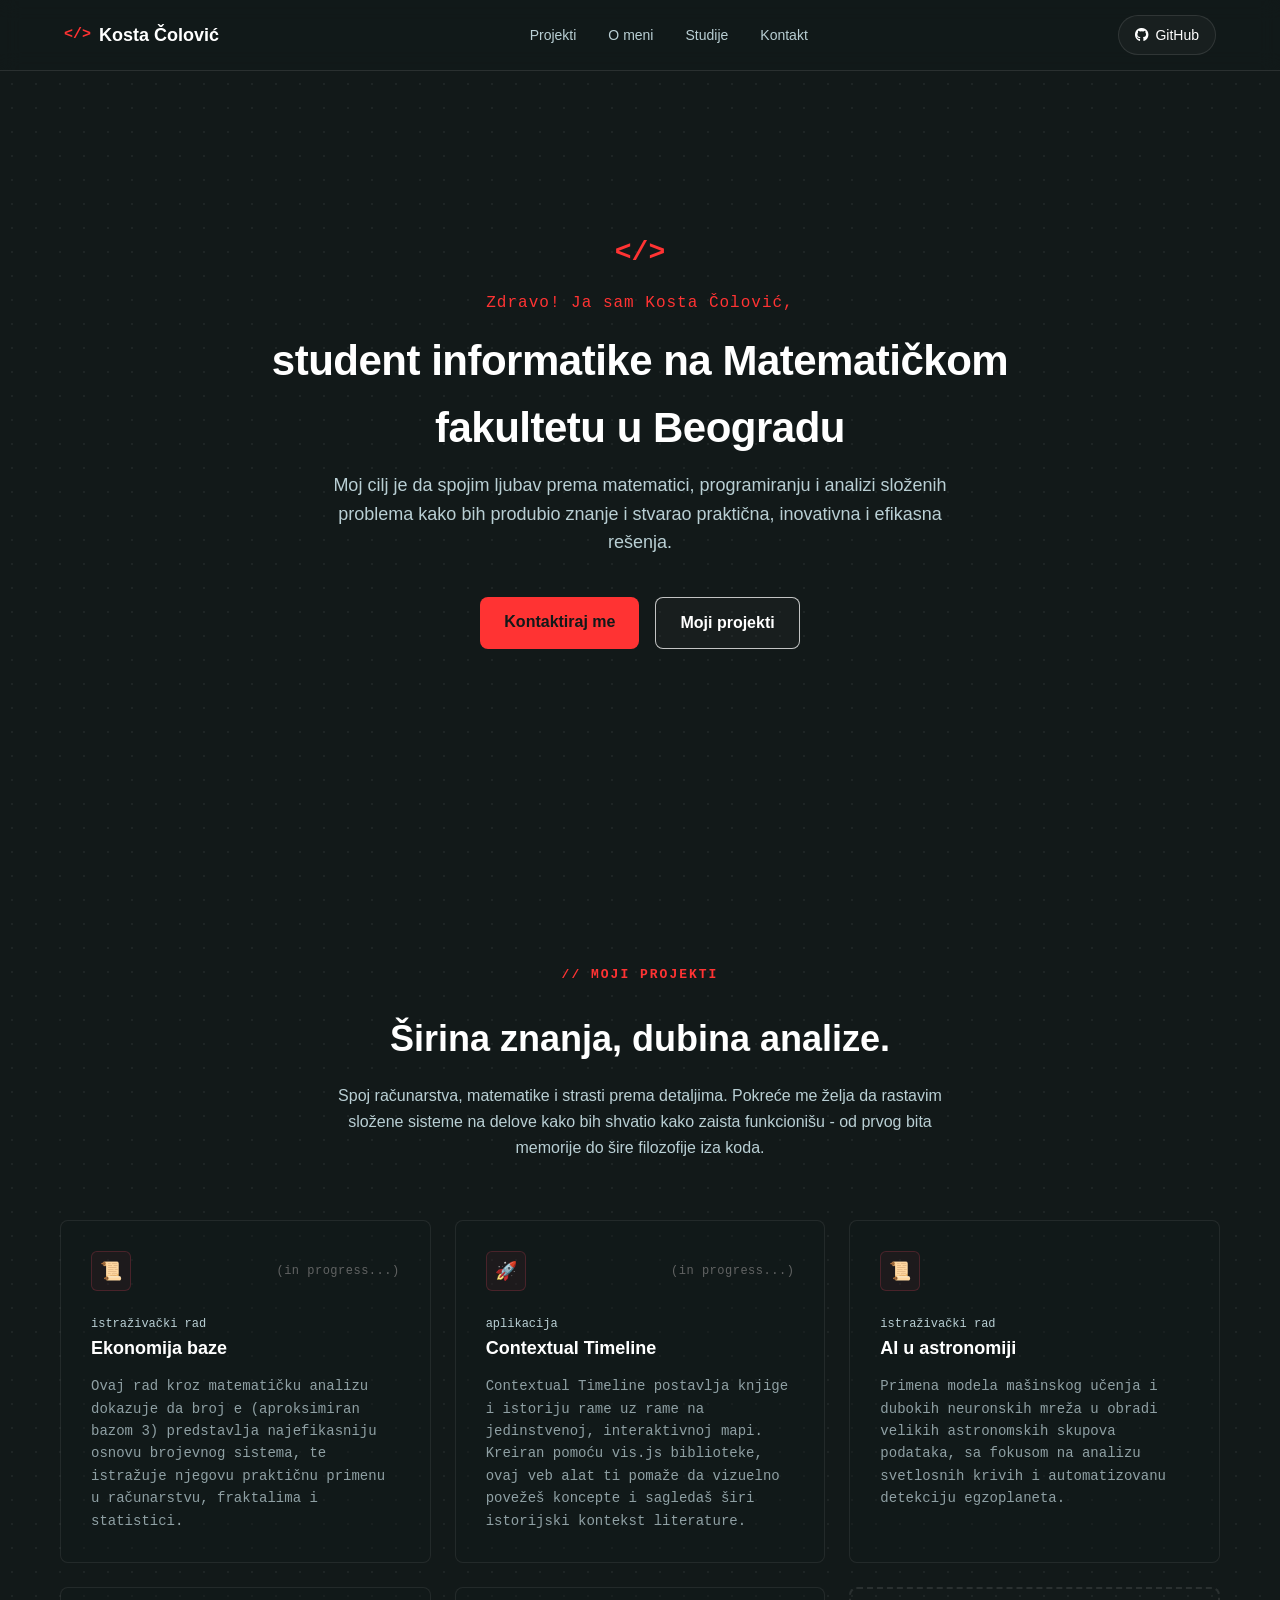
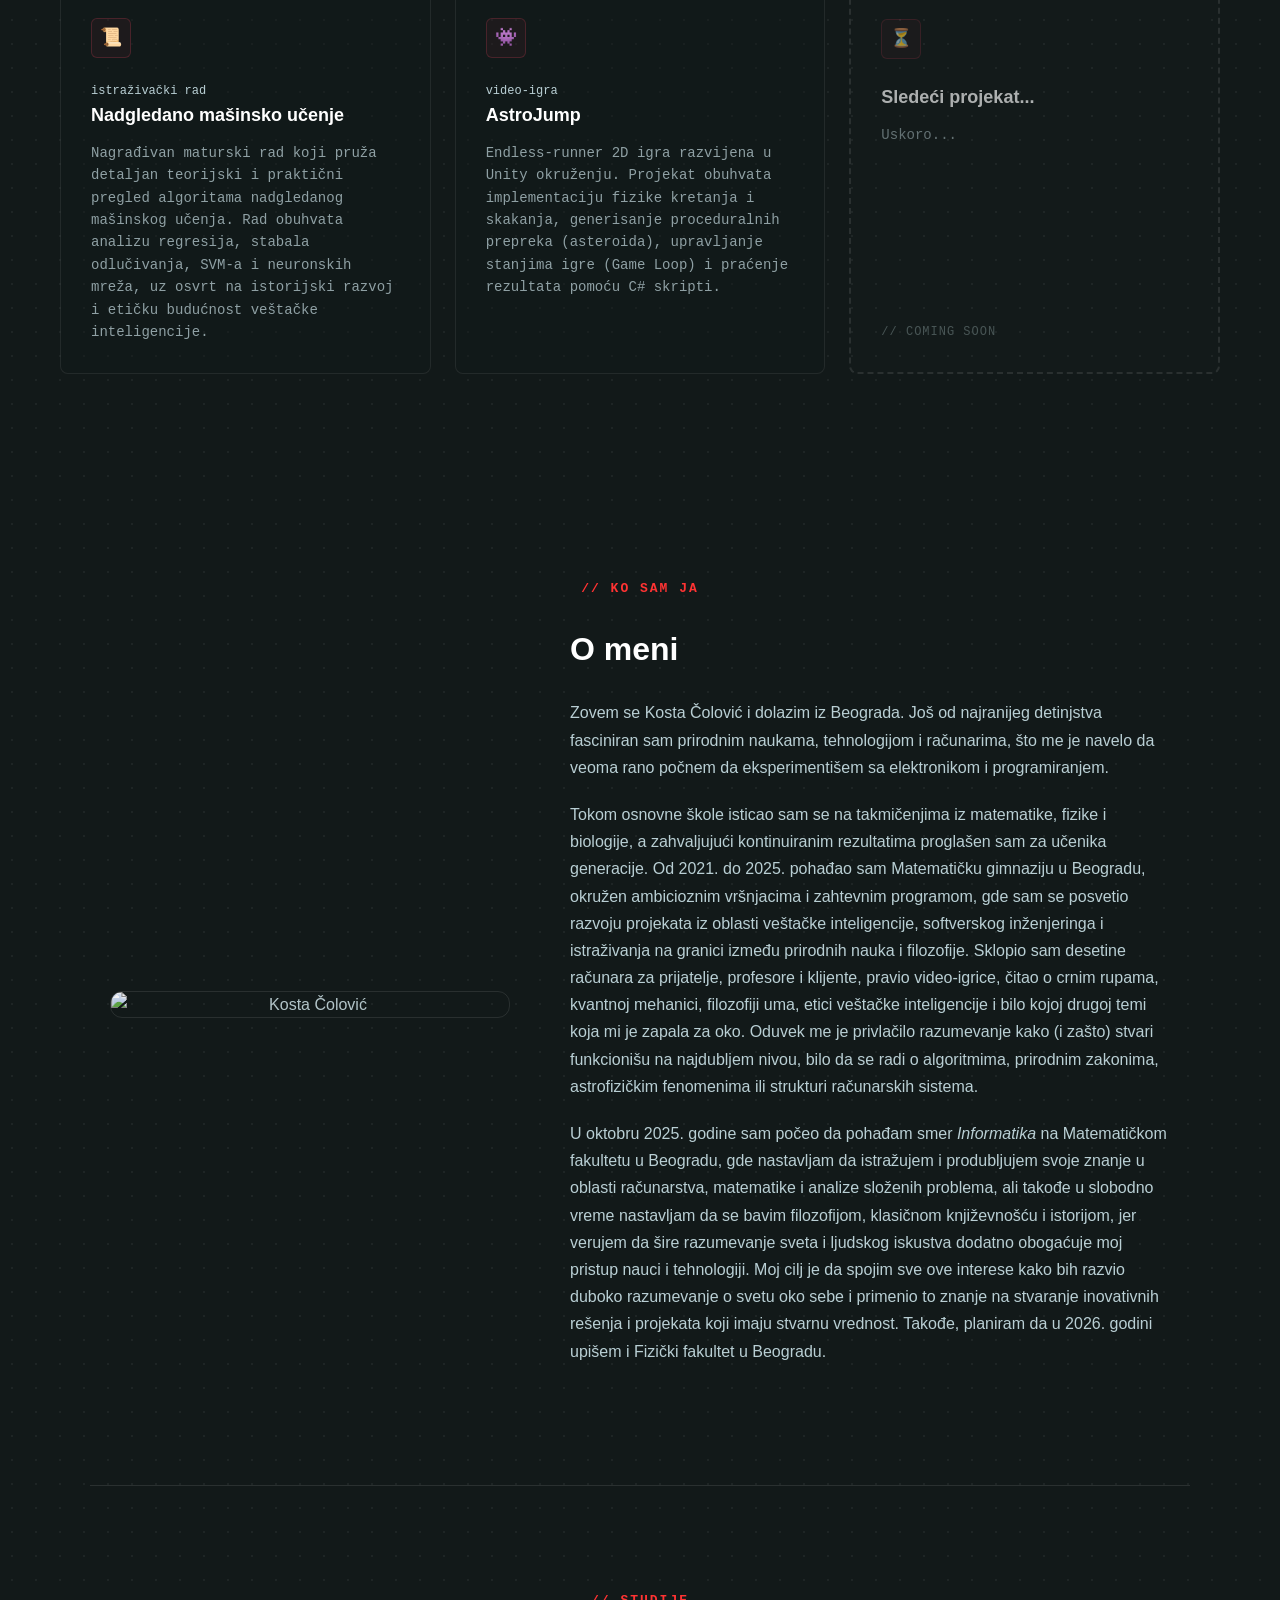
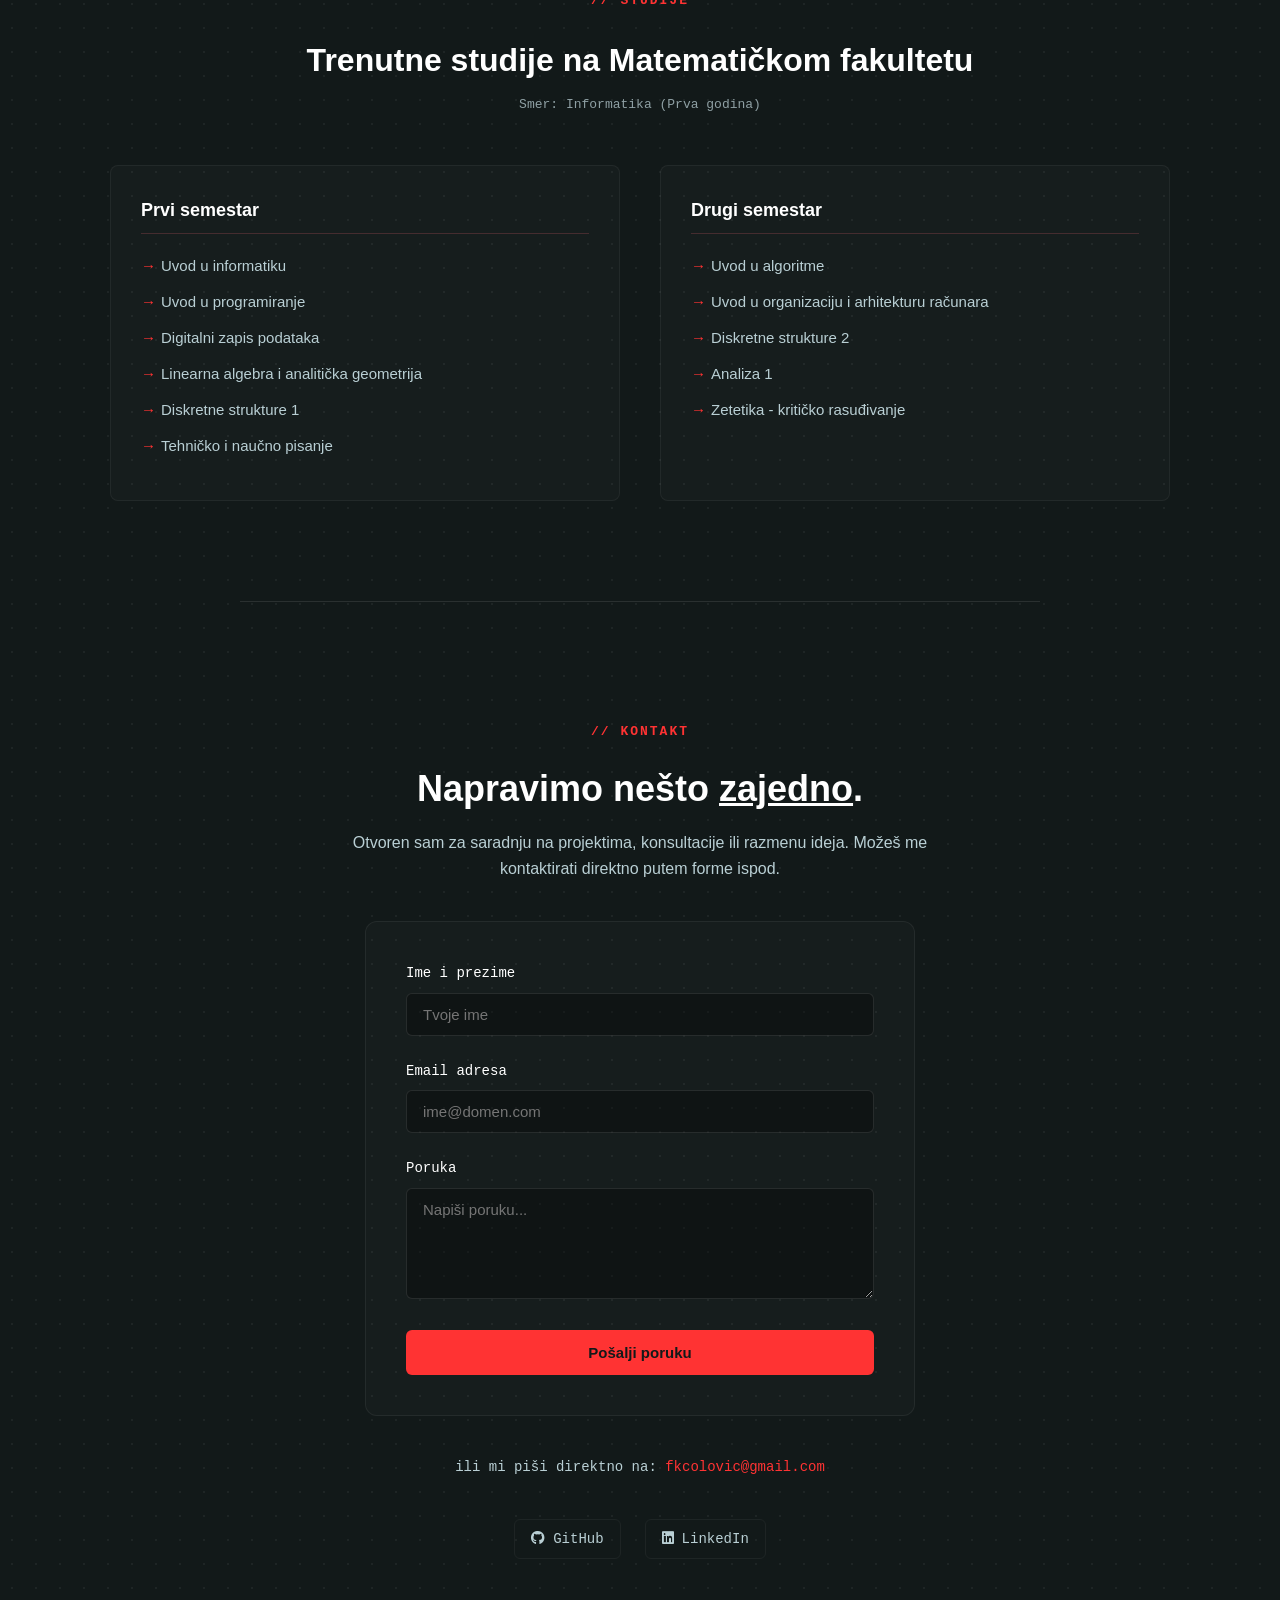
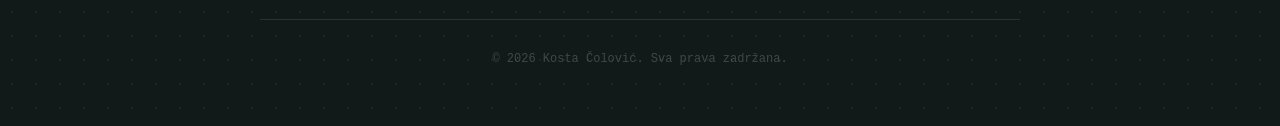
==== index.html @ d153405e "sitne izmene" ====
<!DOCTYPE html>
<html lang="sr">
<head>
    <meta charset="UTF-8">
    <meta name="viewport" content="width=device-width, initial-scale=1.0">
    <title>Kosta Čolović | Portfolio</title>
    <link rel="stylesheet" href="style.css">
    <link rel="stylesheet" href="https://cdnjs.cloudflare.com/ajax/libs/font-awesome/6.5.1/css/all.min.css">
    <meta property="og:type" content="website">
    <meta property="og:url" content="https://kostaco.github.io/personal-website/">
    <meta property="og:title" content="Kosta Čolović | Portfolio">
    <meta property="og:description" content="Student informatike na Matematičkom fakultetu u Beogradu. Spoj računarstva, matematike i analize složenih problema.">
    <meta property="og:image" content="https://kostaco.github.io/personal-website/slike/og-preview.png">
    
    <meta property="twitter:card" content="summary_large_image">
    <meta property="twitter:url" content="https://kostaco.github.io/personal-website/">
    <meta property="twitter:title" content="Kosta Čolović | Portfolio">
    <meta property="twitter:description" content="Student informatike na Matematičkom fakultetu u Beogradu. Spoj računarstva, matematike i analize složenih problema.">
    <meta property="twitter:image" content="https://kostaco.github.io/personal-website/slike/og-preview.png">
</head>
<body>

    <!-- NAVIGACIONA TRAKA -->
    <nav class="navbar">
        <div class="nav-container">
            <a href="#" class="nav-logo">
                <span class="logo-icon">&lt;/&gt;</span> Kosta Čolović
            </a>
            
            <div class="nav-links">
                <a href="#features">Projekti</a>
                <a href="#about">O meni</a>
                <a href="#academic">Studije</a>
                <a href="#kontakt">Kontakt</a>
            </div>

            <div class="nav-btn-container">
                <a href="https://github.com/KostaCo" target="_blank" class="nav-github-btn">
                    <span class="git-icon"><i class="fa-brands fa-github"></i></span> GitHub
                </a>
            </div>
        </div>
    </nav>

    <!-- GLAVNI SADRŽAJ -->
    <main class="main-content">
        
        <!-- HERO SEKCIJA -->
        <section class="hero-section">
            <span class="hero-icon">&lt;/&gt;</span>
            <p class="greeting">Zdravo! Ja sam Kosta Čolović,</p>
            <h1 class="hero-title">student informatike na Matematičkom fakultetu u Beogradu</h1>
            <p class="hero-desc">
                Moj cilj je da spojim ljubav prema matematici, programiranju i analizi složenih 
                problema kako bih produbio znanje i stvarao praktična, inovativna i efikasna rešenja.
            </p>

            <div class="hero-buttons">
                <a href="#kontakt" class="btn-primary">Kontaktiraj me</a>
                <a href="#features" class="btn-secondary">Moji projekti</a>
            </div>
        </section>

        <!-- SEKCIJA SA KVADRATIMA (PROJEKTI / CAPABILITIES) -->
        <section class="features-section" id="features">
            <div class="features-badge">// MOJI PROJEKTI</div>
            
            <h2 class="features-main-title">Širina znanja, dubina analize.</h2>
            <p class="features-subtitle">
                Spoj računarstva, matematike i strasti prema detaljima. 
                Pokreće me želja da rastavim složene sisteme na delove 
                kako bih shvatio kako zaista funkcionišu - od prvog bita memorije do šire filozofije iza koda.
            </p>

            <div class="features-grid">
                
                <a href="#projekti-cpp" class="card-link">
                    <div class="feature-card">
                        <div class="card-header">
                            <div class="card-icon-wrapper">
                                <span class="card-icon">📜</span>
                            </div>
                            <span class="status-progress">(in progress...)</span>
                        </div>
                        <h5 class="card-small-title">istraživački rad</h5>
                        <h3 class="card-title">Ekonomija baze</h3>
                        <p class="card-text">
                            Ovaj rad kroz matematičku analizu dokazuje da broj e (aproksimiran bazom 3) predstavlja 
                            najefikasniju osnovu brojevnog sistema, te istražuje njegovu praktičnu primenu u računarstvu, 
                            fraktalima i statistici.
                        </p>
                    </div>
                </a>

                <a href="https://kostaco.github.io/contextual-timeline/" class="card-link" target="_blank">
                    <div class="feature-card">
                        <div class="card-header">
                            <div class="card-icon-wrapper">
                                <span class="card-icon">🚀</span>
                            </div>
                            <span class="status-progress">(in progress...)</span>
                        </div>
                        <h5 class="card-small-title">aplikacija </h5>
                        <h3 class="card-title">Contextual Timeline</h3>
                        <p class="card-text">
                            Contextual Timeline postavlja knjige i istoriju rame uz rame na jedinstvenoj, 
                            interaktivnoj mapi. Kreiran pomoću vis.js biblioteke, ovaj veb alat ti pomaže 
                            da vizuelno povežeš koncepte i sagledaš širi istorijski kontekst literature.
                        </p>
                    </div>
                </a>

                <a href="materijali/AIuAstronomiji.pdf" class="card-link" target="_blank">
                    <div class="feature-card">
                        <div class="card-header">
                            <div class="card-icon-wrapper">
                                <span class="card-icon">📜</span>
                            </div>
                        </div>
                        <h5 class="card-small-title">istraživački rad</h5>
                        <h3 class="card-title">AI u astronomiji</h3>
                        <p class="card-text">
                            Primena modela mašinskog učenja i dubokih neuronskih mreža u obradi 
                            velikih astronomskih skupova podataka, sa fokusom na analizu svetlosnih 
                            krivih i automatizovanu detekciju egzoplaneta.
                        </p>
                    </div>
                </a>

                <a href="materijali/NadgledanoMasinskoUcenje.pdf" class="card-link" target="_blank">
                    <div class="feature-card">
                        <div class="card-header">
                            <div class="card-icon-wrapper">
                                <span class="card-icon">📜</span>
                            </div>
                        </div>
                        <h5 class="card-small-title">istraživački rad</h5>
                        <h3 class="card-title">Nadgledano mašinsko učenje</h3>
                        <p class="card-text">
                            Nagrađivan maturski rad koji pruža detaljan teorijski i praktični pregled algoritama 
                            nadgledanog mašinskog učenja. Rad obuhvata analizu regresija, stabala odlučivanja, SVM-a 
                            i neuronskih mreža, uz osvrt na istorijski razvoj i etičku budućnost veštačke inteligencije.
                        </p>
                    </div>
                </a>

                <a href="https://github.com/KostaCo/AstroJump" class="card-link" target="_blank">
                    <div class="feature-card">
                        <div class="card-header">
                            <div class="card-icon-wrapper">
                                <span class="card-icon">👾</span>
                            </div>
                        </div>
                        <h5 class="card-small-title">video-igra </h5>
                        <h3 class="card-title">AstroJump</h3>
                        <p class="card-text">
                            Endless-runner 2D igra razvijena u Unity okruženju. Projekat obuhvata implementaciju 
                            fizike kretanja i skakanja, generisanje proceduralnih prepreka (asteroida), upravljanje 
                            stanjima igre (Game Loop) i praćenje rezultata pomoću C# skripti.
                        </p>
                    </div>
                </a>

                <!-- KARTICA 6 (Coming Soon Placeholder) -->
                <div class="feature-card card-coming-soon">
                    <div class="card-header">
                        <div class="card-icon-wrapper">
                            <span class="card-icon">⏳</span>
                        </div>
                    </div>
                    <h3 class="card-title">Sledeći projekat...</h3>
                    <p class="card-text">
                        Uskoro...
                    </p>
                    <div class="coming-soon-badge">// COMING SOON</div>
                </div>

            </div>
        </section>

        <!-- SEKCIJA O MENI -->
        <section class="about-section" id="about">
            <div class="about-badge">// KO SAM JA </div>
            <div class="about-container">
                
                <div class="about-image-wrapper">
                    <img src="slike/ja.png" alt="Kosta Čolović" class="about-image">
                </div>

                <div class="about-text-wrapper">
                    
                    <h2 class="about-title">O meni</h2>
                    <p class="about-p">
                        Zovem se Kosta Čolović i dolazim iz Beograda. Još od najranijeg detinjstva fasciniran sam prirodnim naukama, tehnologijom i računarima,
                         što me je navelo da veoma rano počnem da eksperimentišem sa elektronikom i programiranjem.
                    </p>
                    <p class="about-p">
                        Tokom osnovne škole isticao sam se na takmičenjima iz matematike, fizike i biologije, a zahvaljujući kontinuiranim rezultatima proglašen
                         sam za učenika generacije. Od 2021. do 2025. pohađao sam Matematičku gimnaziju u Beogradu, okružen 
                         ambicioznim vršnjacima i zahtevnim programom, gde sam se posvetio razvoju projekata iz oblasti veštačke inteligencije, 
                         softverskog inženjeringa i istraživanja na granici između prirodnih nauka i filozofije.
                          Sklopio sam desetine računara za prijatelje, profesore i klijente, pravio video-igrice, čitao o 
                          crnim rupama, kvantnoj mehanici,
                          filozofiji uma, etici veštačke inteligencije i bilo kojoj drugoj temi koja mi je zapala za oko. 
                          Oduvek me je privlačilo razumevanje kako (i zašto) stvari funkcionišu na najdubljem nivou, bilo da se radi o algoritmima, prirodnim zakonima,
                         astrofizičkim fenomenima ili strukturi računarskih sistema. 
                           
                    </p>
                    <p class="about-p">
                        U oktobru 2025. godine sam počeo da pohađam smer <em>Informatika</em> na Matematičkom fakultetu u Beogradu, gde nastavljam da istražujem i 
                        produbljujem svoje znanje u oblasti računarstva, matematike i analize složenih problema, ali takođe u slobodno vreme nastavljam da se bavim 
                        filozofijom, klasičnom književnošću i istorijom, jer verujem da šire razumevanje sveta i ljudskog iskustva dodatno obogaćuje moj pristup nauci i tehnologiji.
                         Moj cilj je da spojim sve ove interese kako bih razvio duboko razumevanje o svetu oko sebe
                          i primenio to znanje na stvaranje inovativnih rešenja i projekata koji imaju stvarnu vrednost. Takođe, planiram da u 2026. godini upišem i Fizički 
                          fakultet u Beogradu.
                        
                    </p>
                </div>
            </div>
        </section>

        <!-- AKADEMSKA SEKCIJA (PREDMETI) -->
        <section class="academic-section" id="academic">
            <div class="academic-badge">// STUDIJE </div>
            <h2 class="academic-title">Trenutne studije na Matematičkom fakultetu</h2>
            <p class="academic-subtitle">Smer: Informatika (Prva godina)</p>

            <div class="predmeti-container">
                <div class="lista-wrapper">
                    <h3>Prvi semestar</h3>
                    <ul class="predmeti-lista">
                        <li>Uvod u informatiku</li>
                        <li>Uvod u programiranje</li>
                        <li>Digitalni zapis podataka</li>
                        <li>Linearna algebra i analitička geometrija</li>
                        <li>Diskretne strukture 1</li>
                        <li>Tehničko i naučno pisanje</li>
                    </ul>
                </div>

                <div class="lista-wrapper">
                    <h3>Drugi semestar</h3>
                    <ul class="predmeti-lista">
                        <li>Uvod u algoritme</li>
                        <li>Uvod u organizaciju i arhitekturu računara</li>
                        <li>Diskretne strukture 2</li>
                        <li>Analiza 1</li>
                        <li>Zetetika - kritičko rasuđivanje</li>
                    </ul>
                </div>
            </div>
        </section>

        <!-- KONTAKT SEKCIJA SA FORMOM -->
        <section class="contact-section" id="kontakt">
            <div class="contact-container">
                <div class="contact-badge">// KONTAKT </div>
                <h2 class="contact-title">Napravimo nešto <u>zajedno</u>.</h2>
                
                <p class="contact-desc">
                    Otvoren sam za saradnju na projektima, konsultacije ili razmenu ideja. Možeš me kontaktirati direktno putem forme ispod.
                </p>

                <div class="contact-card-form">
                    <form id="contact-form" action="https://formspree.io/f/mwpnvjep" method="POST">
                        <div class="form-group">
                            <label for="ime">Ime i prezime</label>
                            <input type="text" id="ime" name="ime" placeholder="Tvoje ime" required />
                        </div>

                        <div class="form-group">
                            <label for="email">Email adresa</label>
                            <input type="email" id="email" name="email" placeholder="ime@domen.com" required />
                        </div>

                        <div class="form-group">
                            <label for="poruka">Poruka</label>
                            <textarea id="poruka" name="poruka" rows="5" placeholder="Napiši poruku..." required></textarea>
                        </div>

                        <button type="submit" class="form-submit-btn">Pošalji poruku</button>
                    </form>
                </div>

                <div class="alternative-mail">
                    ili mi piši direktno na: <a href="mailto:fkcolovic@gmail.com">fkcolovic@gmail.com</a>
                </div>

                <div class="contact-socials">
                    <a href="https://github.com/KostaCo" target="_blank" class="social-link">
                        <span class="social-icon"><i class="fa-brands fa-github"></i></span> GitHub
                    </a>
                    <a href="https://www.linkedin.com/in/kosta-%C4%8Dolovi%C4%87/" target="_blank" class="social-link">
                        <span class="social-icon"><i class="fa-brands fa-linkedin"></i></span> LinkedIn
                    </a>
                </div>

                <div class="contact-footer">
                    <p>© 2026 Kosta Čolović. Sva prava zadržana.</p>
                </div>
            </div>
        </section>
    </main>

</body>
</html>
---- style.css ----
:root {
    --bg-dark: #121919;       
    --navbar-bg: rgba(18, 25, 25, 0.8); 
    --text-light: #b9cfd4;    
    --text-white: #ffffff;    
    --accent-pink: rgb(255, 51, 51);   
    --border-color: rgba(255, 255, 255, 0.1);
    --font-sans: 'Plus Jakarta Sans', 'Segoe UI', Tahoma, Geneva, Verdana, sans-serif;
}

html, body {
    max-width: 100%;
    overflow-x: hidden; /* Ovo krije sve što bi eventualno štrčalo horizontalno */
}

html {
    scroll-behavior: smooth;
    scroll-padding-top: 90px; 
}

* {
    box-sizing: border-box;
    margin: 0;
    padding: 0;
}

body {
    background-color: var(--bg-dark);
    background-image: radial-gradient(rgba(255, 255, 255, 0.05) 1px, transparent 1px);
    background-size: 24px 24px;
    
    color: var(--text-light);
    font-family: var(--font-sans);
    line-height: 1.6;
    overflow-x: hidden;
}

/* ================= NAVBAR STILOVI ================= */
.navbar {
    position: fixed;
    top: 0;
    left: 0;
    width: 100%;
    z-index: 1000;
    background-color: var(--navbar-bg);
    border-bottom: 1px solid var(--border-color);
    backdrop-filter: blur(10px); 
    -webkit-backdrop-filter: blur(10px);
}

.nav-container {
    max-width: 1200px;
    margin: 0 auto;
    padding: 15px 24px;
    display: flex;
    justify-content: space-between;
    align-items: center;
}

.nav-logo {
    color: var(--text-white);
    text-decoration: none;
    font-weight: 700;
    font-size: 18px;
    display: inline-flex;   
    align-items: center;    
    gap: 8px;
}

.logo-icon {
    color: var(--accent-pink);
    font-family: monospace;
    font-size: 15px; 
    font-weight: 700;
}

.nav-links {
    display: flex;
    gap: 32px;
}

.nav-links a {
    color: var(--text-light);
    text-decoration: none;
    font-size: 14px;
    font-weight: 500;
    transition: color 0.2s ease;
}

.nav-links a:hover {
    color: var(--text-white);
}

.nav-github-btn {
    color: var(--text-white);
    text-decoration: none;
    font-size: 14px;
    border: 1px solid var(--border-color);
    padding: 8px 16px;
    border-radius: 20px;
    display: flex;
    align-items: center;
    gap: 6px;
    background-color: rgba(255, 255, 255, 0.03);
    transition: box-shadow 0.3s ease, transform 0.3s ease;
}

.nav-github-btn:hover {
    border: 1px solid rgba(255, 255, 255, 0.634); 
    transform: translateY(-2px);
    box-shadow: 0 0 5px rgba(255, 255, 255, 0.8), 
              0 0 10px  rgba(255, 255, 255, 0.8), 
              0 0 20px rgba(255, 255, 255, 0.8);
}

/* ================= GLAVNI SADRŽAJ ================= */
.main-content {
    padding-top: 40px; 
    display: flex;
    flex-direction: column; 
    align-items: center;
    width: 100%;
}

/* HERO SEKCIJA */
.hero-section {
    max-width: 900px;
    width: 100%;
    text-align: center;
    padding: 40px 20px 60px 20px;
    min-height: calc(100vh - 80px); 
    display: flex;
    flex-direction: column;
    justify-content: center;
    align-items: center;
}

.greeting {
    color: var(--accent-pink);
    font-family: monospace;
    font-size: 16px;
    letter-spacing: 1px;
    margin-bottom: 10px;
}

.hero-icon {
    color: var(--accent-pink);
    font-family: monospace;
    font-size: 28px; 
    font-weight: 700;
    margin-bottom: 15px;
}

.hero-title {
    color: var(--text-white);
    font-size: 42px;
    font-weight: 800;
    margin-bottom: 10px;
    letter-spacing: -0.5px;
}

.hero-subtitle {
    color: #8fa0a4;
    font-family: monospace;
    font-size: 14px;
    margin-bottom: 40px;
}

.hero-tagline {
    color: var(--text-white);
    font-size: 38px;
    line-height: 1.2;
    margin-bottom: 24px;
    font-weight: 600;
}

.hero-desc {
    color: var(--text-light);
    font-size: 18px;
    max-width: 650px;
    margin: 0 auto 40px auto;
}

.hero-buttons {
    display: flex;
    justify-content: center;
    gap: 16px;
}

.btn-primary {
    background-color: var(--accent-pink);
    color: #121919;
    text-decoration: none;
    padding: 12px 24px;
    border-radius: 8px;
    font-weight: 600;
    transition: box-shadow 0.3s ease, transform 0.3s ease;
}

.btn-primary:hover {
    border: 1px solid rgb(255, 255, 255); 
    transform: translateY(-2px);
    box-shadow: 0 0 5px rgba(255, 0, 0, 0.8), 
              0 0 10px  rgba(255, 0, 0, 0.8), 
              0 0 20px rgba(255, 0, 0, 0.8);
    
}

.btn-secondary {
    background-color: #3e3e3e25;
    color: var(--text-white);
    text-decoration: none;
    padding: 12px 24px;
    border-radius: 8px;
    font-weight: 600;
    border: 1px solid rgba(255, 255, 255, 0.74);
    transition: box-shadow 0.3s ease, transform 0.3s ease;
}

.btn-secondary:hover {
    background-color: rgba(255, 255, 255, 0.05);
    border: 1px solid rgba(255, 255, 255, 0.74); 
    transform: translateY(-2px);
    box-shadow: 0 0 5px rgba(255, 255, 255, 0.877), 
              0 0 10px  rgba(255, 255, 255, 0.637), 
              0 0 20px rgba(255, 255, 255, 0.3);
}

/* ================= ZAJEDNIČKI STILOVI ZA BEDŽEVE ================= */
.features-badge, 
.about-badge, 
.academic-badge, 
.contact-badge {
    color: var(--accent-pink);
    font-family: monospace;
    font-size: 13px;
    letter-spacing: 2px;
    font-weight: bold;
    text-transform: uppercase;
    margin: 0 auto 24px auto; 
    display: inline-flex;     
    align-items: center;
    justify-content: center;
    gap: 6px;
}

/* ================= SEKCIJA SA KVADRATIMA ================= */
.features-section {
    width: 100%;
    max-width: 1200px;
    margin: 0 auto;
    padding: 100px 20px;
    text-align: center;
}

.features-main-title {
    color: var(--text-white);
    font-size: 36px;
    font-weight: 600;
    margin-bottom: 16px;
}

.features-subtitle {
    color: var(--text-light);
    font-size: 16px;
    max-width: 650px;
    margin: 0 auto 60px auto;
}

.features-grid {
    display: grid;
    grid-template-columns: repeat(3, 1fr); /* Strogo 3 jednake kolone na desktopu */
    gap: 24px;
    text-align: left;
}

.feature-card {
    background-color: rgba(18, 25, 25, 0.4); 
    border: 1px solid rgba(255, 255, 255, 0.08);
    border-radius: 8px;
    padding: 30px;
    height: 100%;            
    box-sizing: border-box;
    display: flex;
    flex-direction: column;
    align-items: flex-start; 
    transition: all 0.2s ease;
}

.feature-card:hover {
    border-color: rgba(255, 255, 255, 0.2);
    background-color: rgba(255, 255, 255, 0.02);
    transform: translateY(-2px);
}

.card-icon-wrapper {
    width: 40px;
    height: 40px;
    border: 1px solid rgba(255, 69, 96, 0.2); 
    background-color: rgba(255, 69, 96, 0.05);
    border-radius: 6px;
    display: flex;
    align-items: center;
    justify-content: center;
}

.card-icon {
    color: var(--accent-pink);
    font-size: 18px;
}

.card-title {
    color: var(--text-white);
    font-size: 18px;
    font-weight: 600;
    margin-bottom: 12px;
}

.card-text {
    color: #8fa0a4; 
    font-family: monospace;
    font-size: 14px;
    line-height: 1.6;
    text-align: left;
    word-break: break-word;
    overflow-wrap: break-word;
}

/* ================= STILOVI ZA COMING SOON KARTICU ================= */
.feature-card.card-coming-soon {
    border: 2px dashed rgba(255, 255, 255, 0.15);
    background: rgba(255, 255, 255, 0.01);
    opacity: 0.65;
    cursor: default;
}

.feature-card.card-coming-soon:hover {
    opacity: 0.85;
    border-color: rgba(255, 255, 255, 0.3);
    transform: none; 
}

.coming-soon-badge {
    margin-top: auto; 
    font-family: monospace;
    font-size: 12px;
    color: #657575;
    letter-spacing: 1px;
    padding-top: 20px;
}

/* ================= SEKCIJA O MENI ================= */
.about-section {
    width: 100%;
    max-width: 1100px; 
    margin: 0 auto;
    padding: 100px 20px;
    text-align: center; 
}

.about-container {
    display: flex;
    align-items: flex-start;
    gap: 60px; 
}

.about-image-wrapper {
    flex: 1;
    max-width: 400px;
    position: relative;
    align-self: center; 
}

.about-image {
    width: 100%;
    height: auto;
    display: block;
    border-radius: 12px; 
    border: 1px solid rgba(255, 255, 255, 0.1);
    filter: grayscale(15%) brightness(95%);
    transition: all 0.3s ease;
}

.about-image:hover {
    filter: grayscale(0%) brightness(100%);
    border-color: var(--accent-pink);
    transform: translateY(-5px);
}

.about-text-wrapper {
    flex: 1.2;
    text-align: left;
}

.about-title {
    color: var(--text-white);
    font-size: 32px;
    font-weight: 600;
    margin-bottom: 24px;
}

.about-p {
    color: var(--text-light);
    font-size: 16px;
    line-height: 1.7;
    margin-bottom: 20px;
}

/* ================= AKADEMSKA SEKCIJA ================= */
.academic-section {
    width: 100%;
    max-width: 1100px;
    margin: 0 auto;
    padding: 100px 20px;
    text-align: center;
    border-top: 1px solid var(--border-color);
}

.academic-title {
    color: var(--text-white);
    font-size: 32px;
    margin-bottom: 8px;
}

.academic-subtitle {
    color: #8fa0a4;
    font-family: monospace;
    margin-bottom: 50px;
}

.predmeti-container {
    display: flex;
    gap: 40px;
    justify-content: center;
    text-align: left;
}

.lista-wrapper {
    flex: 1;
    background-color: rgba(255, 255, 255, 0.02);
    border: 1px solid rgba(255, 255, 255, 0.05);
    border-radius: 8px;
    padding: 30px;
}

.lista-wrapper h3 {
    color: var(--text-white);
    font-size: 18px;
    margin-bottom: 20px;
    border-bottom: 1px solid rgba(255, 107, 122, 0.2);
    padding-bottom: 8px;
}

.predmeti-lista {
    list-style: none;
}

.predmeti-lista li {
    color: var(--text-light);
    font-size: 15px;
    margin-bottom: 12px;
    position: relative;
    padding-left: 20px;
}

.predmeti-lista li::before {
    content: "→";
    position: absolute;
    left: 0;
    color: var(--accent-pink);
}

/* ================= KONTAKT SEKCIJA ================= */
.contact-section {
    width: 100%;
    max-width: 800px;
    margin: 0 auto;
    padding: 120px 20px 60px 20px; 
    text-align: center;
    border-top: 1px solid var(--border-color);
}

.contact-container {
    display: flex;
    flex-direction: column;
    align-items: center;
}

.contact-title {
    color: var(--text-white);
    font-size: 36px;
    font-weight: 700;
    line-height: 1.2;
    margin-bottom: 20px;
}

.contact-desc {
    color: var(--text-light);
    font-size: 16px;
    max-width: 580px;
    margin-bottom: 40px;
}

.contact-card-form {
    width: 100%;
    max-width: 550px;
    background-color: rgba(255, 255, 255, 0.02);
    border: 1px solid rgba(255, 255, 255, 0.06);
    border-radius: 12px;
    padding: 40px;
    text-align: left;
    margin-bottom: 40px;
}

.form-group {
    margin-bottom: 24px;
}

.form-group label {
    display: block;
    color: var(--text-white);
    font-size: 14px;
    font-family: monospace;
    margin-bottom: 8px;
}

.form-group input, .form-group textarea {
    width: 100%;
    background-color: rgba(0, 0, 0, 0.3);
    border: 1px solid rgba(255, 255, 255, 0.1);
    border-radius: 6px;
    padding: 12px 16px;
    color: var(--text-white);
    font-family: var(--font-sans);
    font-size: 15px;
}

.form-group input:focus, .form-group textarea:focus {
    outline: none;
    border-color: var(--accent-pink);
    background-color: rgba(0, 0, 0, 0.5);
}

.form-submit-btn {
    width: 100%;
    background-color: var(--accent-pink);
    color: #121919;
    border: none;
    padding: 14px;
    border-radius: 6px;
    font-weight: 600;
    font-size: 15px;
    cursor: pointer;
}

.alternative-mail {
    font-family: monospace;
    font-size: 14px;
    margin-bottom: 40px;
}

.alternative-mail a {
    color: var(--accent-pink);
    text-decoration: none;
}

.contact-socials {
    display: flex;
    gap: 24px;
    margin-bottom: 60px;
}

.social-link {
    color: var(--text-light);
    text-decoration: none;
    font-size: 14px;
    font-family: monospace;
    padding: 8px 16px;
    border: 1px solid rgba(255, 255, 255, 0.05);
    border-radius: 6px;
    display: flex;
    align-items: center;
    gap: 8px;
}

.contact-footer {
    width: 100%;
    border-top: 1px solid var(--border-color);
    padding-top: 30px;
    color: rgba(255, 255, 255, 0.2);
    font-size: 12px;
    font-family: monospace;
}

/* ================= LINKOVI OKO KARTICA ================= */
.card-link {
    text-decoration: none; 
    color: inherit;        
    display: flex; /* Forsira flex raspored kako bi visina bila 100% */
    height: 100%;
}

.card-link:hover {
    transform: translateY(-4px); 
}

.card-link:hover .feature-card {
    border-color: var(--accent-pink); 
    box-shadow: 0 8px 24px rgba(0, 0, 0, 0.2); 
}

.card-header {
    display: flex;
    align-items: center;
    justify-content: space-between; 
    width: 100%;
    margin-bottom: 24px; 
}

.card-icon-wrapper {
    margin-bottom: 0 !important;
}

.status-progress {
    color: #757575; 
    font-family: monospace;
    font-size: 12px;
    font-weight: 500;
    letter-spacing: 0.5px;
    opacity: 0.8;
}

.card-small-title {
    font-size: 12px;
    color: var(--text-light);
    font-family: monospace;
    font-weight: 100;
}

@media (max-width: 992px) {
    .features-grid {
        grid-template-columns: repeat(2, 1fr); /* 2 kolone na tabletima */
    }
}

@media (max-width: 768px) {

    html {
        font-size: 16px;
    }

    .navbar {
        padding: 0;
    }

    .nav-container {
        display: flex;
        justify-content: space-between;
        align-items: center;
        padding: 14px 16px;
    }

    .nav-logo {
        font-size: 16px;
    }

    .nav-links {
        display: none;
    }

    .nav-btn-container {
        margin-left: auto;
    }

    .nav-github-btn {
        padding: 8px 14px;
        font-size: 14px;
    }

    .main-content {
        padding-top: 110px;
    }

    .hero-section {
        min-height: auto;
        padding: 60px 20px;
        width: 100%;
    }

    .hero-title {
        font-size: 2.2rem;
        line-height: 1.25;
    }

    .hero-desc {
        font-size: 1rem;
        width: 100%;
        max-width: 100%;
    }

    .hero-buttons {
        flex-direction: column;
        width: 100%;
        max-width: 320px;
        margin: 0 auto;
    }

    .btn-primary,
    .btn-secondary {
        width: 100%;
        text-align: center;
    }

    .features-section,
    .about-section,
    .academic-section,
    .contact-section {
        padding: 70px 16px;
    }

    .features-main-title,
    .academic-title,
    .contact-title,
    .about-title {
        font-size: 2rem;
        line-height: 1.3;
    }

    .features-grid {
        grid-template-columns: 1fr;
        gap: 18px;
    }

    .feature-card {
        padding: 24px;
    }

    .about-container {
        flex-direction: column;
        gap: 30px;
    }

    .about-text-wrapper {
        text-align: left;
    }

    .about-image-wrapper {
        max-width: 240px;
        margin: 0 auto;
    }

    .predmeti-container {
        flex-direction: column;
        gap: 20px;
    }

    .lista-wrapper {
        width: 100%;
    }

    .contact-card-form {
        padding: 24px 18px;
    }

    .contact-socials {
        flex-direction: column;
        width: 100%;
    }

    .social-link {
        justify-content: center;
    }
}
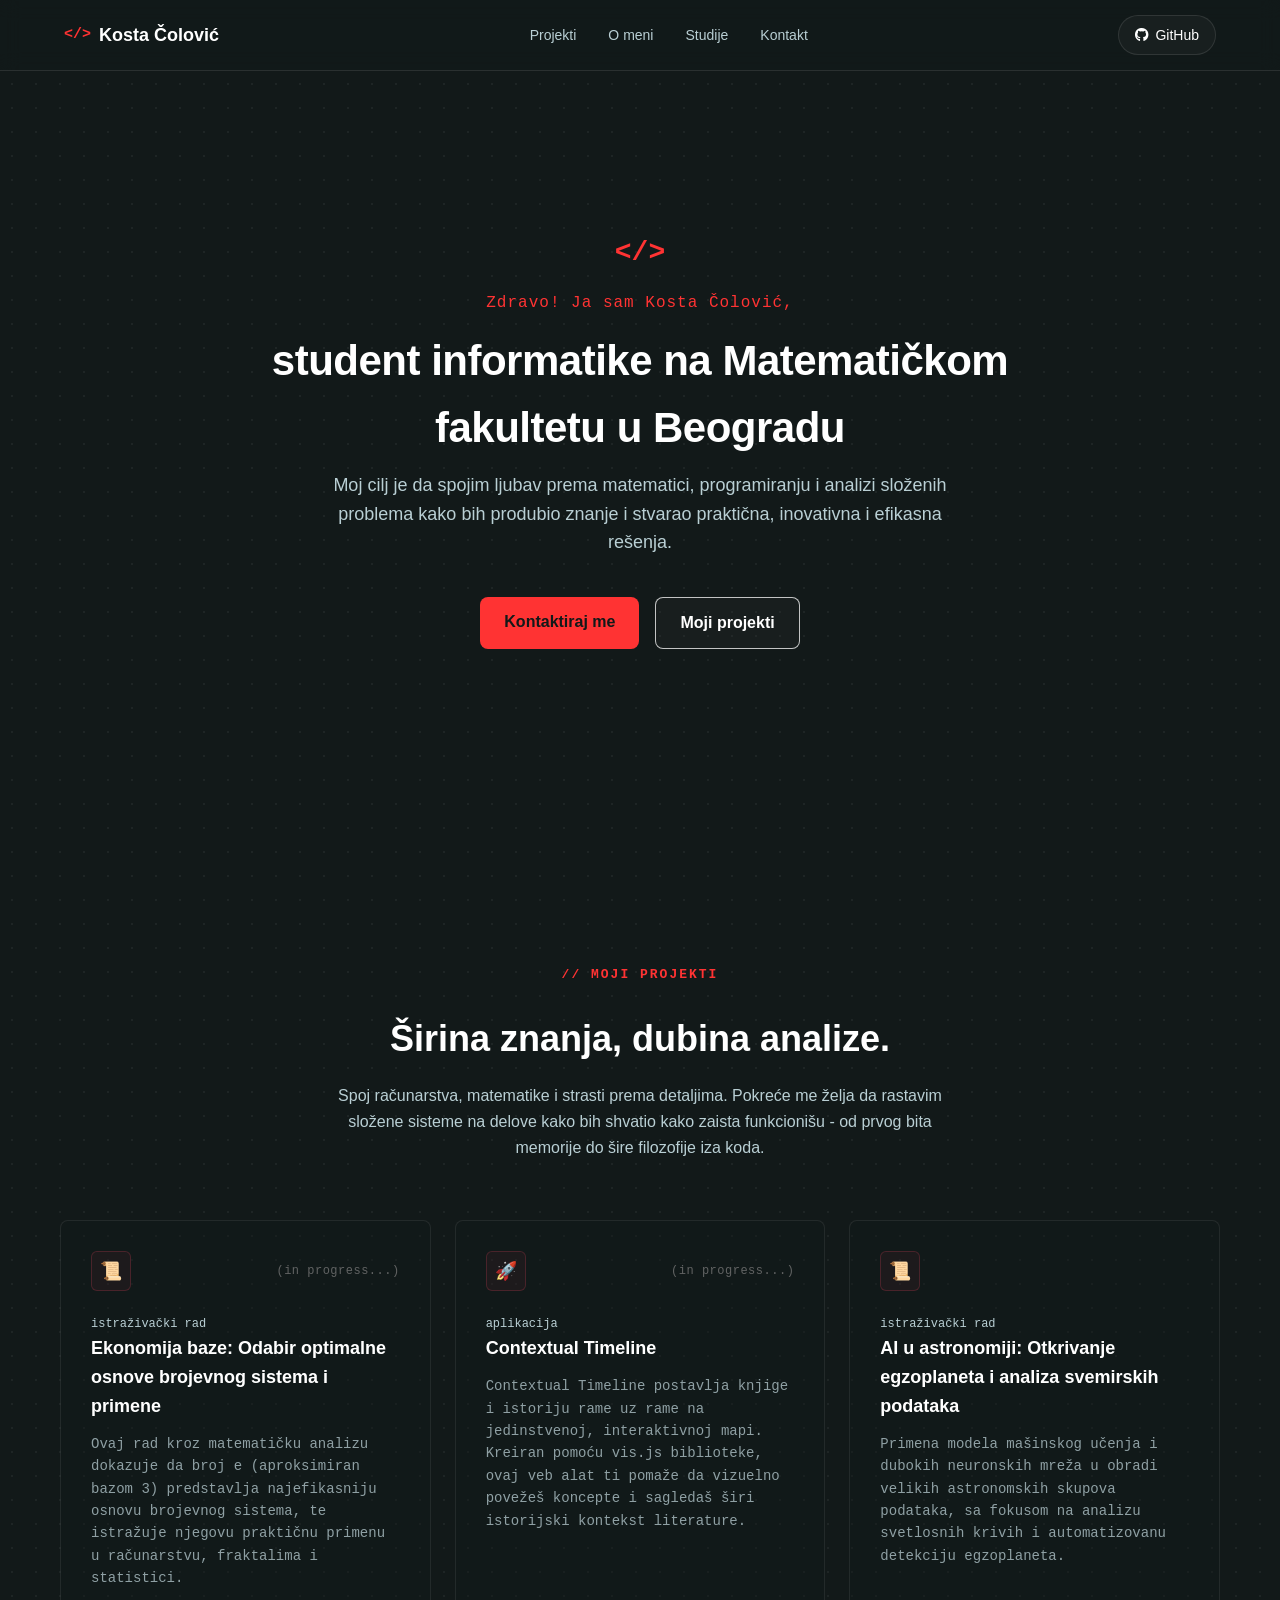
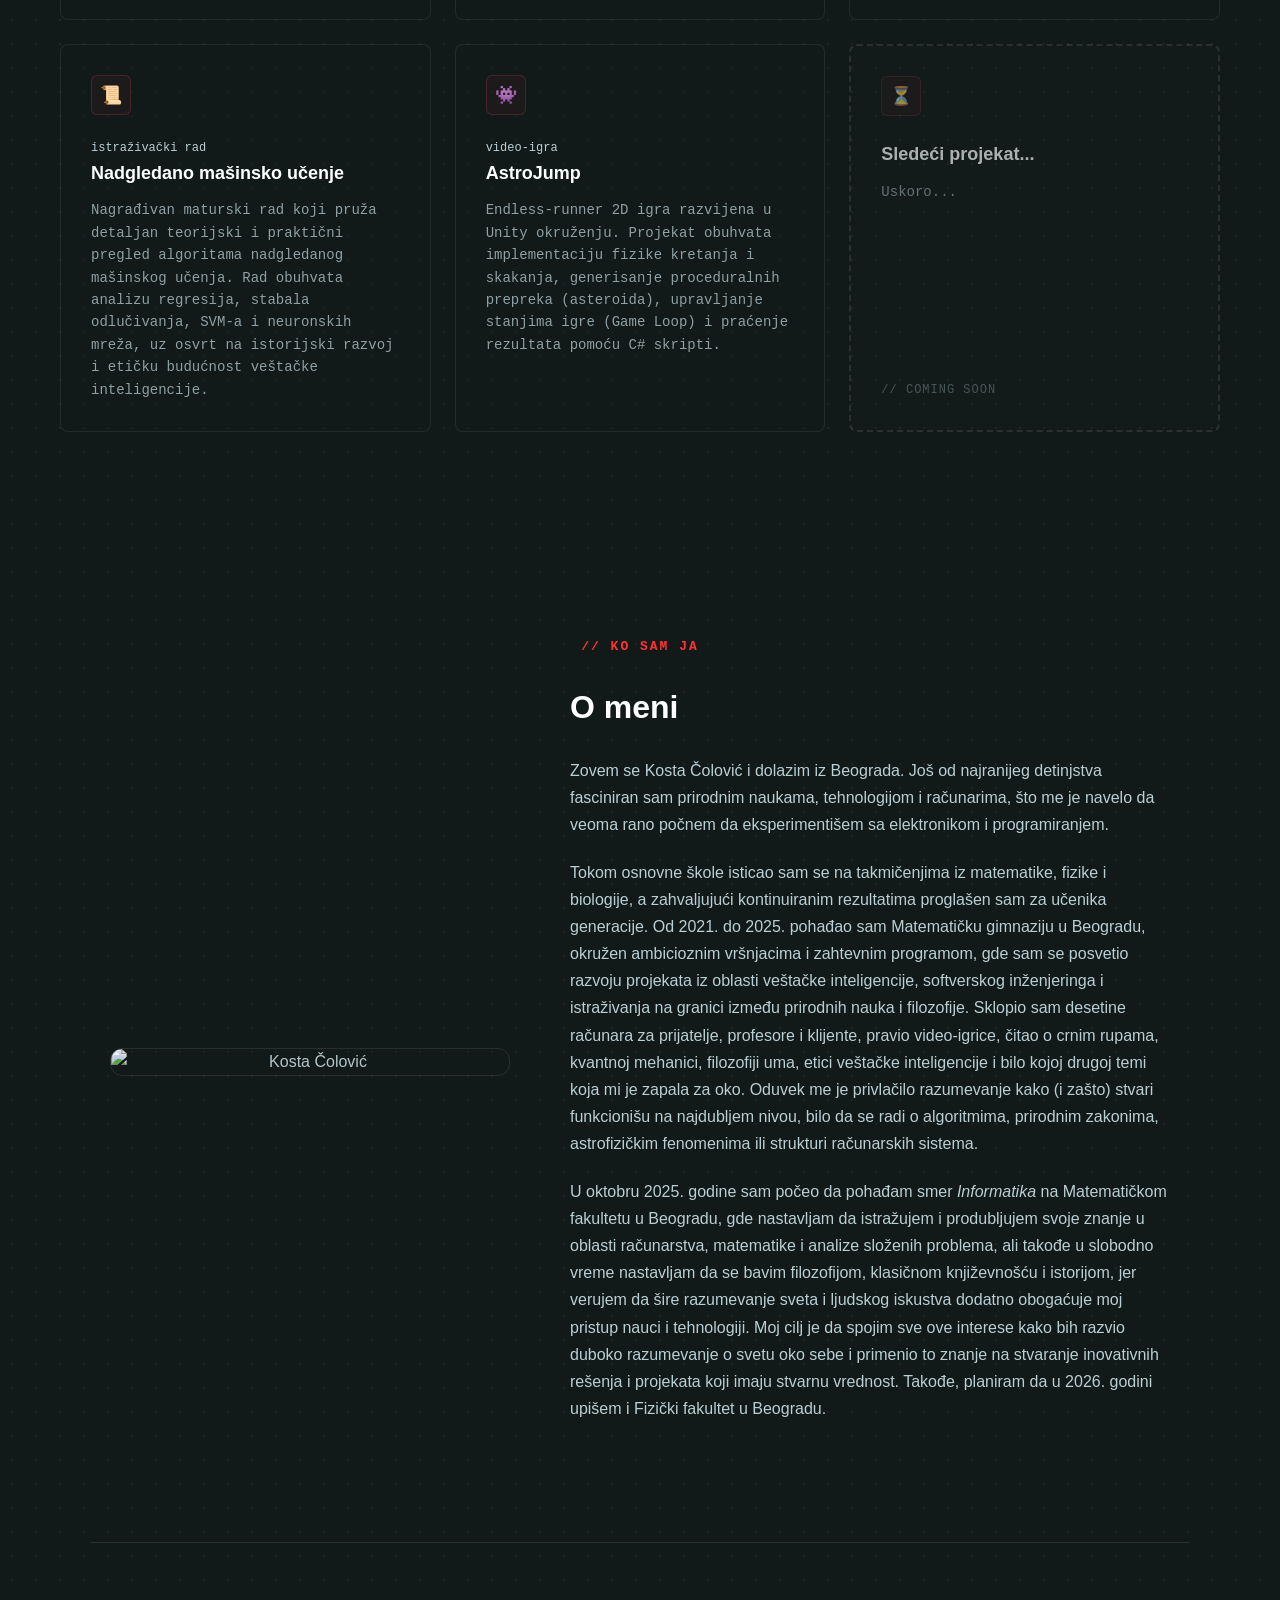
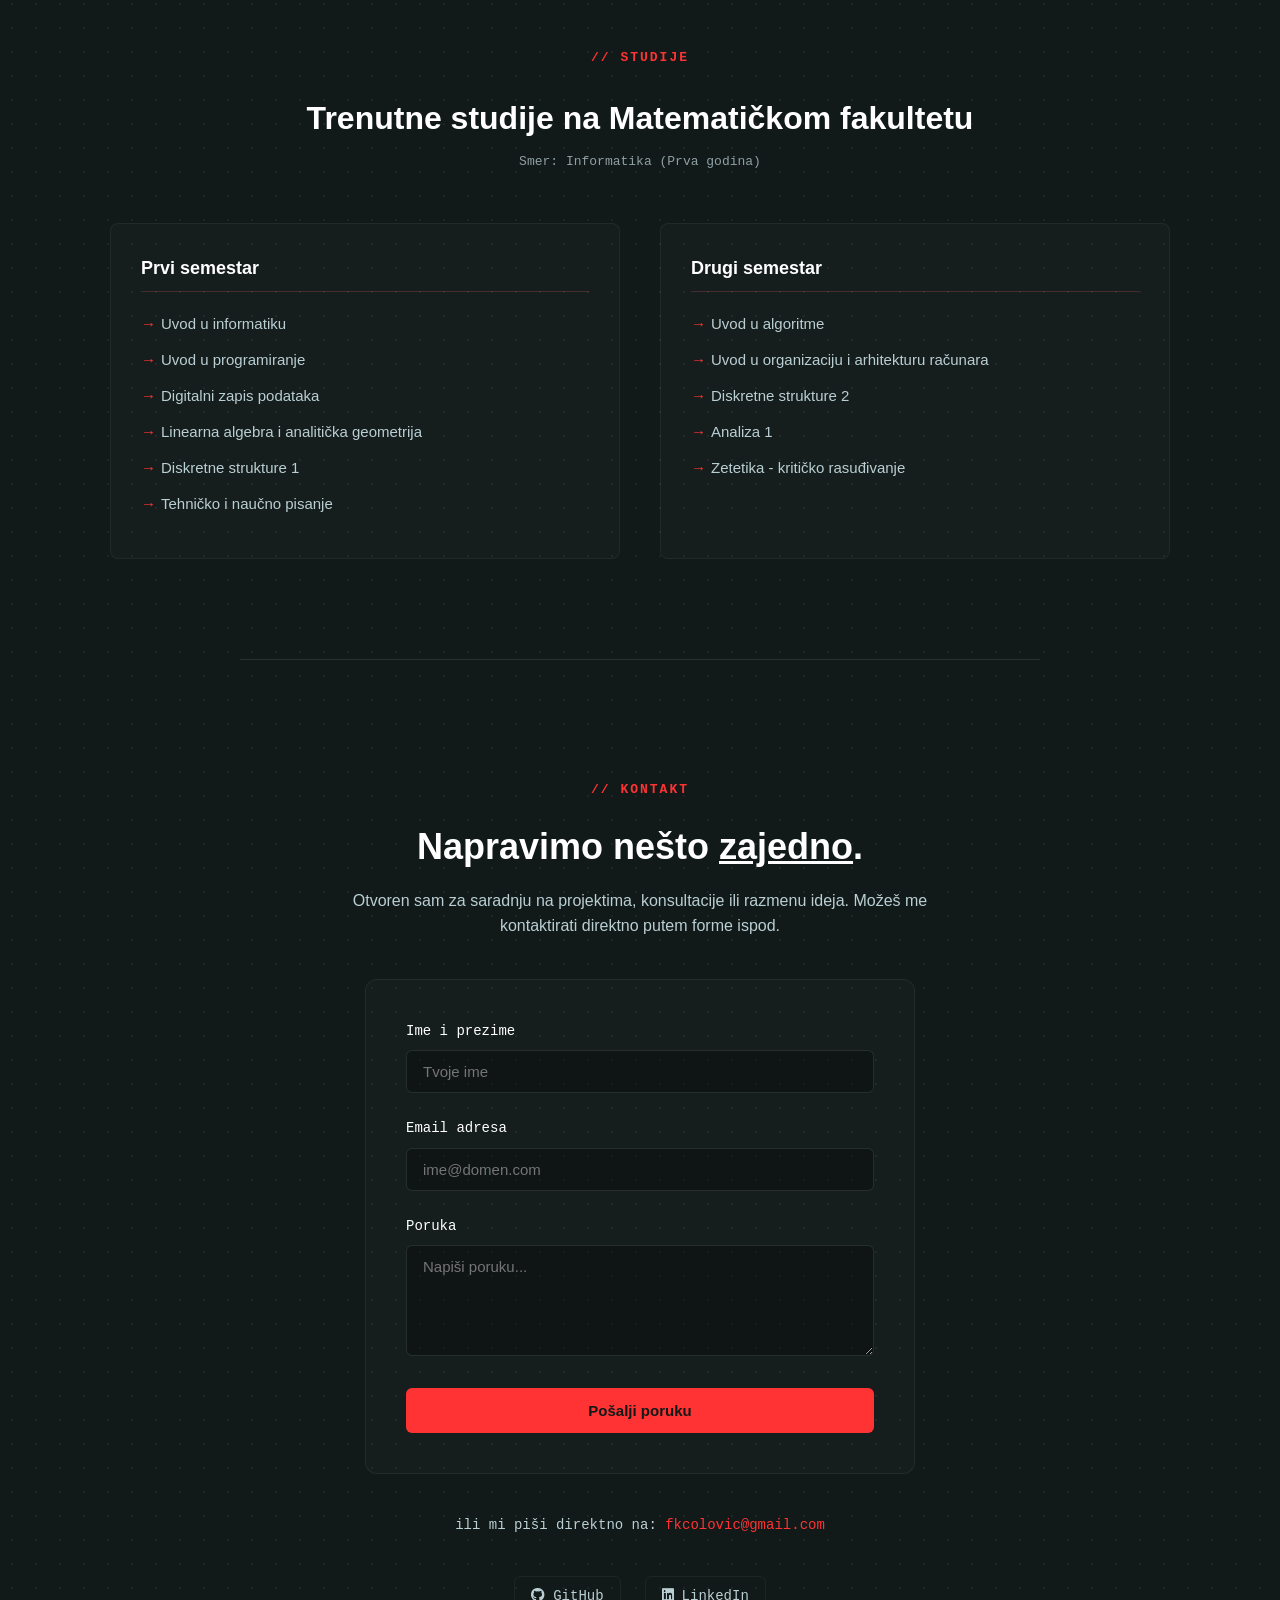
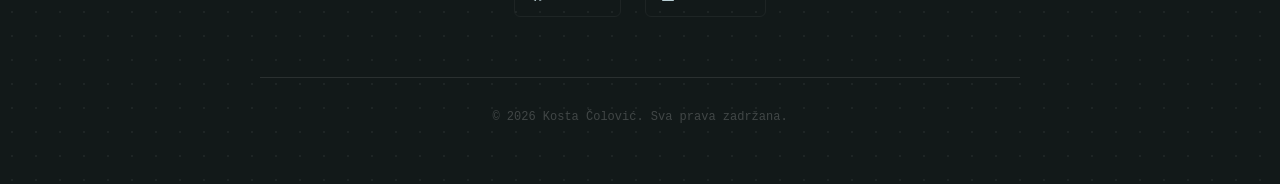
==== commit fdb66864: "sitne izmene" ====
--- a/index.html
+++ b/index.html
@@ -83,7 +83,7 @@
                             <span class="status-progress">(in progress...)</span>
                         </div>
                         <h5 class="card-small-title">istraživački rad</h5>
-                        <h3 class="card-title">Ekonomija baze</h3>
+                        <h3 class="card-title">Ekonomija baze: Odabir optimalne osnove brojevnog sistema i primene</h3>
                         <p class="card-text">
                             Ovaj rad kroz matematičku analizu dokazuje da broj e (aproksimiran bazom 3) predstavlja 
                             najefikasniju osnovu brojevnog sistema, te istražuje njegovu praktičnu primenu u računarstvu, 
@@ -118,7 +118,7 @@
                             </div>
                         </div>
                         <h5 class="card-small-title">istraživački rad</h5>
-                        <h3 class="card-title">AI u astronomiji</h3>
+                        <h3 class="card-title">AI u astronomiji: Otkrivanje egzoplaneta i analiza svemirskih podataka</h3>
                         <p class="card-text">
                             Primena modela mašinskog učenja i dubokih neuronskih mreža u obradi 
                             velikih astronomskih skupova podataka, sa fokusom na analizu svetlosnih 
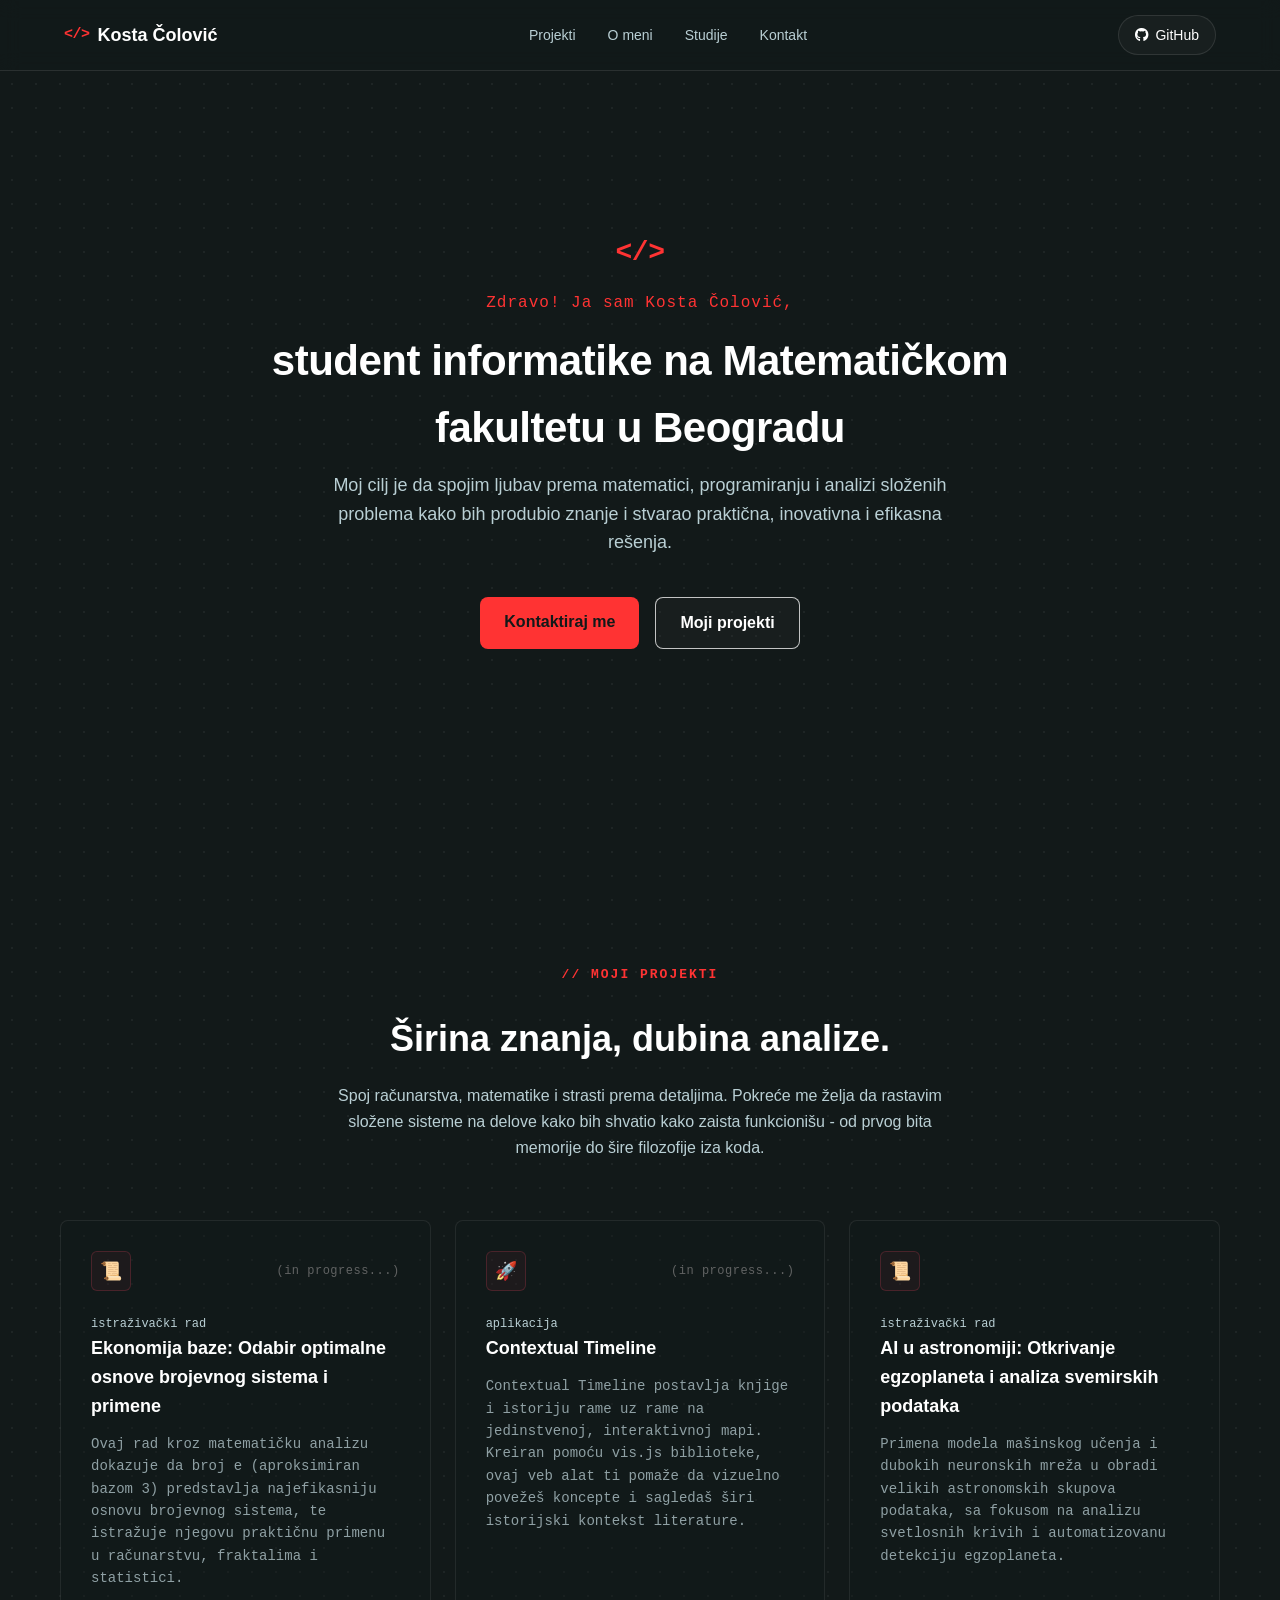
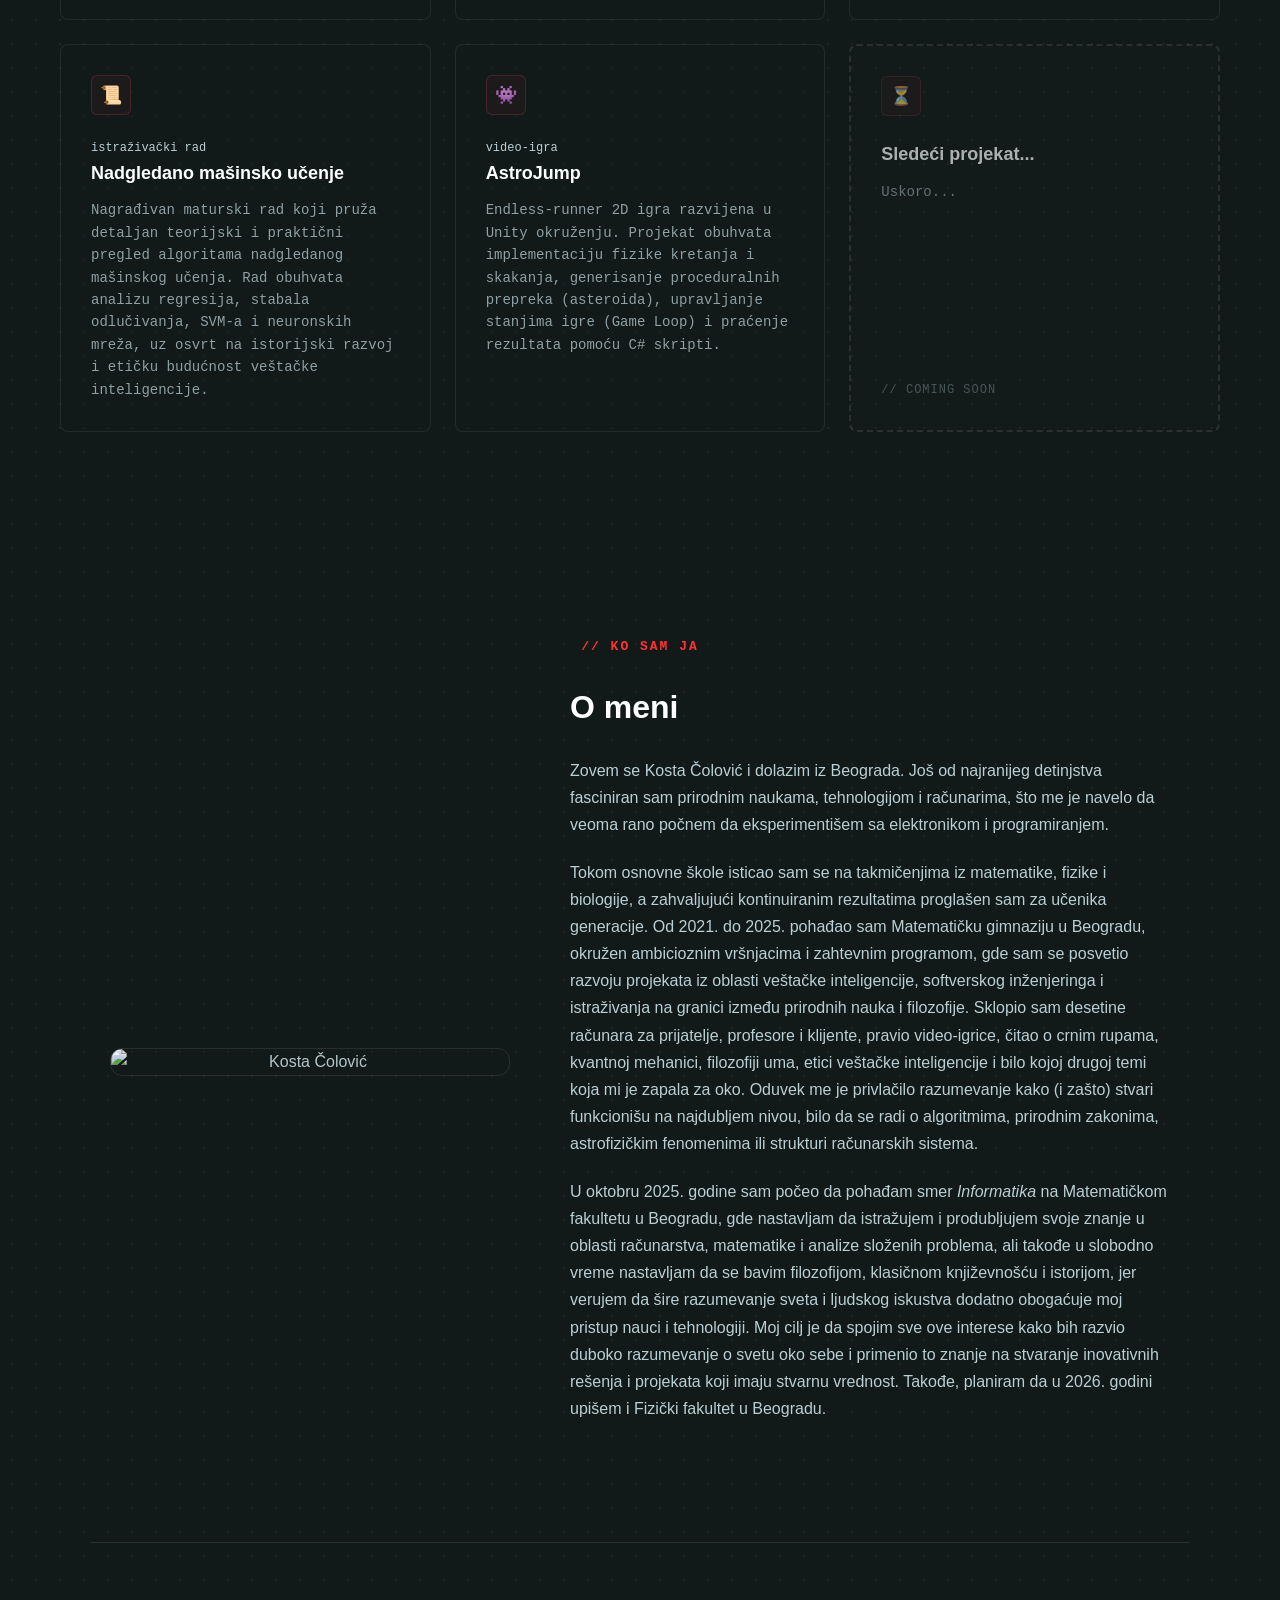
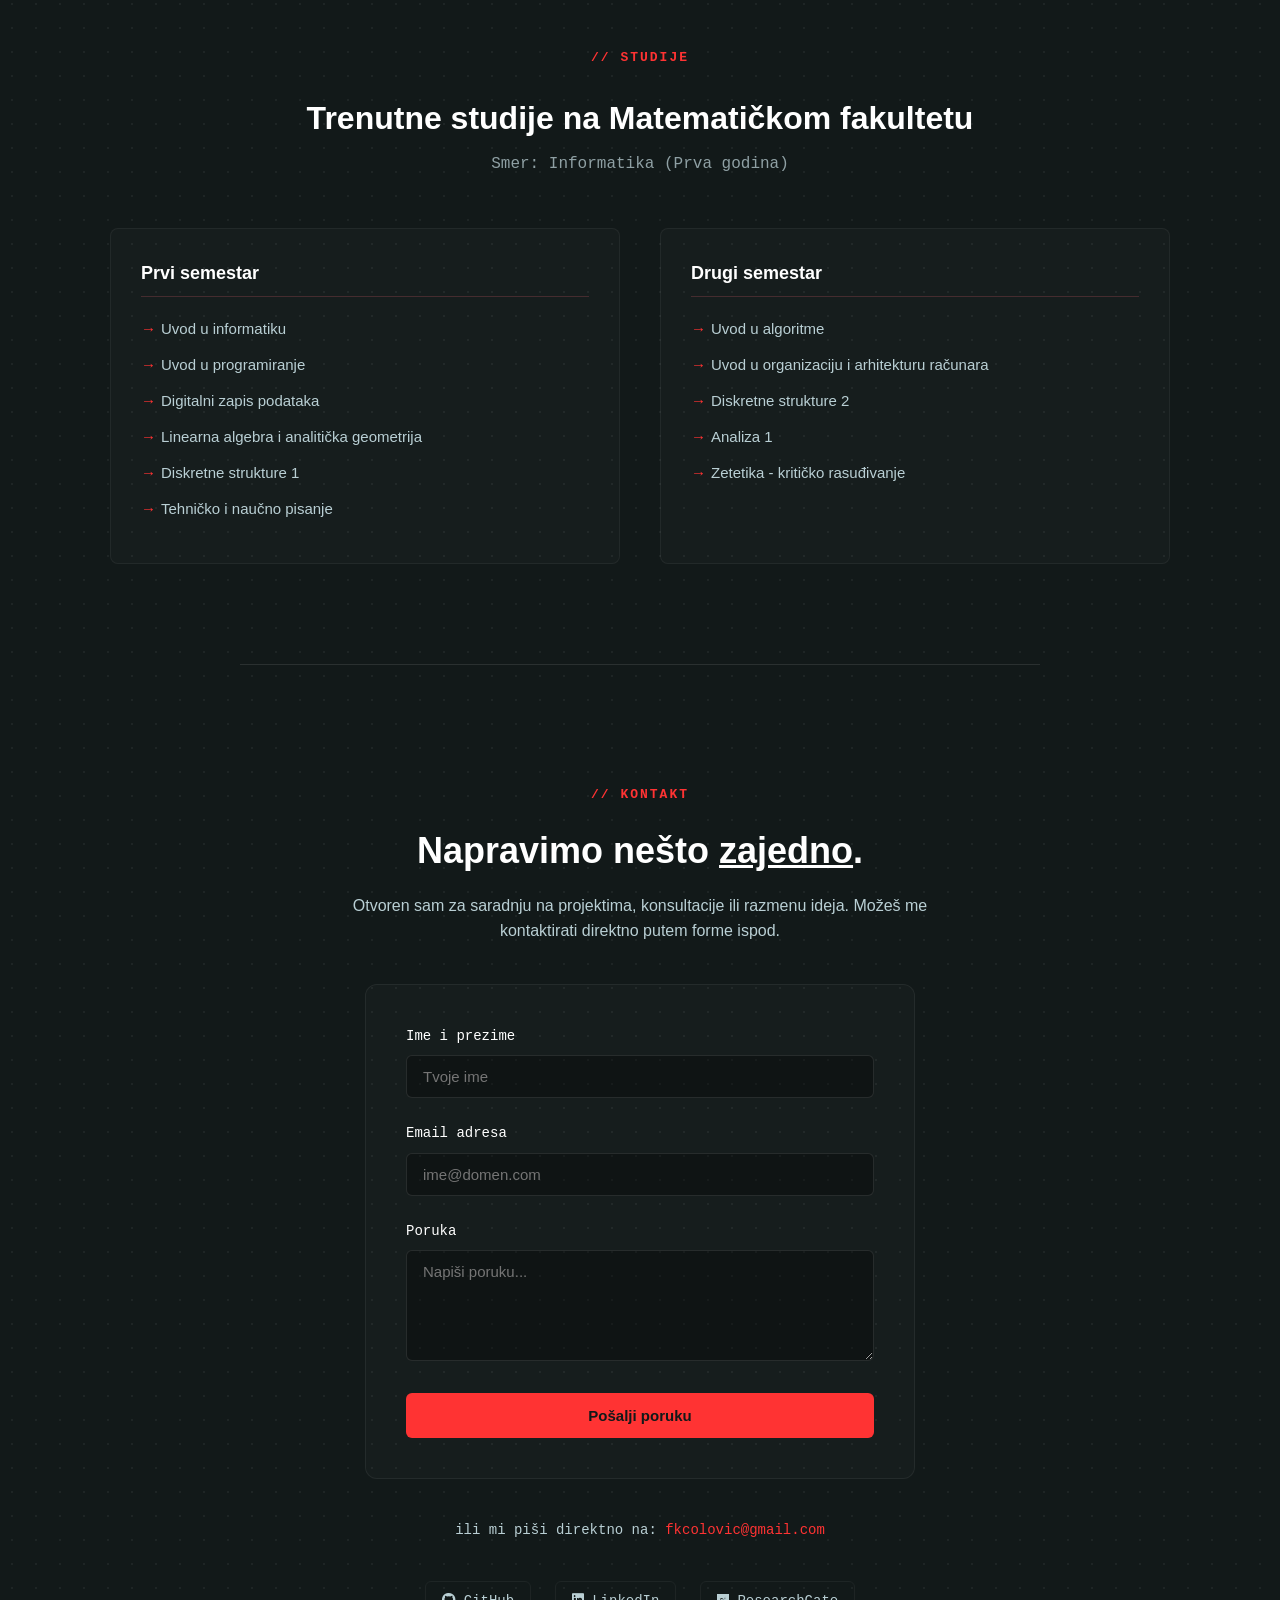
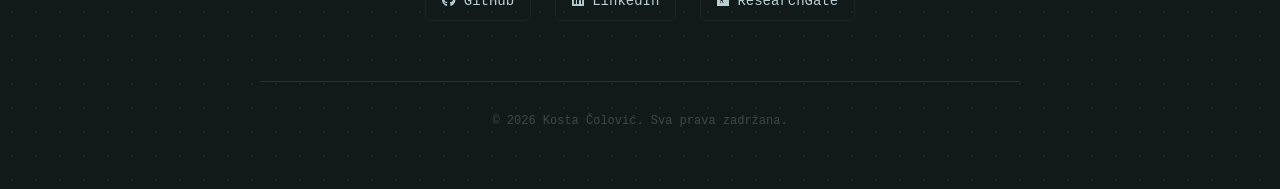
==== commit eb9813a4: "podeseno da font izgleda isto na svakom sistemu" ====
--- a/index.html
+++ b/index.html
@@ -1,306 +1,413 @@
-<!DOCTYPE html>
+<!doctype html>
 <html lang="sr">
-<head>
-    <meta charset="UTF-8">
-    <meta name="viewport" content="width=device-width, initial-scale=1.0">
+  <head>
+    <meta charset="UTF-8" />
+    <meta name="viewport" content="width=device-width, initial-scale=1.0" />
     <title>Kosta Čolović | Portfolio</title>
-    <link rel="stylesheet" href="style.css">
-    <link rel="stylesheet" href="https://cdnjs.cloudflare.com/ajax/libs/font-awesome/6.5.1/css/all.min.css">
-    <meta property="og:type" content="website">
-    <meta property="og:url" content="https://kostaco.github.io/personal-website/">
-    <meta property="og:title" content="Kosta Čolović | Portfolio">
-    <meta property="og:description" content="Student informatike na Matematičkom fakultetu u Beogradu. Spoj računarstva, matematike i analize složenih problema.">
-    <meta property="og:image" content="https://kostaco.github.io/personal-website/slike/og-preview.png">
-    
-    <meta property="twitter:card" content="summary_large_image">
-    <meta property="twitter:url" content="https://kostaco.github.io/personal-website/">
-    <meta property="twitter:title" content="Kosta Čolović | Portfolio">
-    <meta property="twitter:description" content="Student informatike na Matematičkom fakultetu u Beogradu. Spoj računarstva, matematike i analize složenih problema.">
-    <meta property="twitter:image" content="https://kostaco.github.io/personal-website/slike/og-preview.png">
-</head>
-<body>
-
+    <link rel="stylesheet" href="style.css" />
+    <link
+      rel="stylesheet"
+      href="https://cdnjs.cloudflare.com/ajax/libs/font-awesome/6.5.1/css/all.min.css"
+    />
+    <meta property="og:type" content="website" />
+    <meta property="og:url" content="https://kostaco.github.io/" />
+    <meta property="og:title" content="Kosta Čolović | Portfolio" />
+    <meta
+      property="og:description"
+      content="Student informatike na Matematičkom fakultetu u Beogradu. Spoj računarstva, matematike i analize složenih problema."
+    />
+    <meta
+      property="og:image"
+      content="https://kostaco.github.io/slike/og-preview.png"
+    />
+
+    <meta property="twitter:card" content="summary_large_image" />
+    <meta property="twitter:url" content="https://kostaco.github.io/" />
+    <meta property="twitter:title" content="Kosta Čolović | Portfolio" />
+    <meta
+      property="twitter:description"
+      content="Student informatike na Matematičkom fakultetu u Beogradu. Spoj računarstva, matematike i analize složenih problema."
+    />
+    <meta
+      property="twitter:image"
+      content="https://kostaco.github.io/slike/og-preview.png"
+    />
+  </head>
+  <body>
     <!-- NAVIGACIONA TRAKA -->
     <nav class="navbar">
-        <div class="nav-container">
-            <a href="#" class="nav-logo">
-                <span class="logo-icon">&lt;/&gt;</span> Kosta Čolović
-            </a>
-            
-            <div class="nav-links">
-                <a href="#features">Projekti</a>
-                <a href="#about">O meni</a>
-                <a href="#academic">Studije</a>
-                <a href="#kontakt">Kontakt</a>
-            </div>
-
-            <div class="nav-btn-container">
-                <a href="https://github.com/KostaCo" target="_blank" class="nav-github-btn">
-                    <span class="git-icon"><i class="fa-brands fa-github"></i></span> GitHub
-                </a>
-            </div>
-        </div>
+      <div class="nav-container">
+        <a href="#" class="nav-logo">
+          <span class="logo-icon">&lt;/&gt;</span> Kosta Čolović
+        </a>
+
+        <div class="nav-links">
+          <a href="#features">Projekti</a>
+          <a href="#about">O meni</a>
+          <a href="#academic">Studije</a>
+          <a href="#kontakt">Kontakt</a>
+        </div>
+
+        <div class="nav-btn-container">
+          <a
+            href="https://github.com/KostaCo"
+            target="_blank"
+            class="nav-github-btn"
+          >
+            <span class="git-icon"><i class="fa-brands fa-github"></i></span>
+            GitHub
+          </a>
+        </div>
+      </div>
     </nav>
 
     <!-- GLAVNI SADRŽAJ -->
     <main class="main-content">
-        
-        <!-- HERO SEKCIJA -->
-        <section class="hero-section">
-            <span class="hero-icon">&lt;/&gt;</span>
-            <p class="greeting">Zdravo! Ja sam Kosta Čolović,</p>
-            <h1 class="hero-title">student informatike na Matematičkom fakultetu u Beogradu</h1>
-            <p class="hero-desc">
-                Moj cilj je da spojim ljubav prema matematici, programiranju i analizi složenih 
-                problema kako bih produbio znanje i stvarao praktična, inovativna i efikasna rešenja.
+      <!-- HERO SEKCIJA -->
+      <section class="hero-section">
+        <span class="hero-icon">&lt;/&gt;</span>
+        <p class="greeting">Zdravo! Ja sam Kosta Čolović,</p>
+        <h1 class="hero-title">
+          student informatike na Matematičkom fakultetu u Beogradu
+        </h1>
+        <p class="hero-desc">
+          Moj cilj je da spojim ljubav prema matematici, programiranju i analizi
+          složenih problema kako bih produbio znanje i stvarao praktična,
+          inovativna i efikasna rešenja.
+        </p>
+
+        <div class="hero-buttons">
+          <a href="#kontakt" class="btn-primary">Kontaktiraj me</a>
+          <a href="#features" class="btn-secondary">Moji projekti</a>
+        </div>
+      </section>
+
+      <!-- SEKCIJA SA KVADRATIMA (PROJEKTI / CAPABILITIES) -->
+      <section class="features-section" id="features">
+        <div class="features-badge">// MOJI PROJEKTI</div>
+
+        <h2 class="features-main-title">Širina znanja, dubina analize.</h2>
+        <p class="features-subtitle">
+          Spoj računarstva, matematike i strasti prema detaljima. Pokreće me
+          želja da rastavim složene sisteme na delove kako bih shvatio kako
+          zaista funkcionišu - od prvog bita memorije do šire filozofije iza
+          koda.
+        </p>
+
+        <div class="features-grid">
+          <a href="#projekti-cpp" class="card-link">
+            <div class="feature-card">
+              <div class="card-header">
+                <div class="card-icon-wrapper">
+                  <span class="card-icon">📜</span>
+                </div>
+                <span class="status-progress">(in progress...)</span>
+              </div>
+              <h5 class="card-small-title">istraživački rad</h5>
+              <h3 class="card-title">
+                Ekonomija baze: Odabir optimalne osnove brojevnog sistema i
+                primene
+              </h3>
+              <p class="card-text">
+                Ovaj rad kroz matematičku analizu dokazuje da broj e
+                (aproksimiran bazom 3) predstavlja najefikasniju osnovu
+                brojevnog sistema, te istražuje njegovu praktičnu primenu u
+                računarstvu, fraktalima i statistici.
+              </p>
+            </div>
+          </a>
+
+          <a
+            href="https://kostaco.github.io/contextual-timeline/"
+            class="card-link"
+            target="_blank"
+          >
+            <div class="feature-card">
+              <div class="card-header">
+                <div class="card-icon-wrapper">
+                  <span class="card-icon">🚀</span>
+                </div>
+                <span class="status-progress">(in progress...)</span>
+              </div>
+              <h5 class="card-small-title">aplikacija</h5>
+              <h3 class="card-title">Contextual Timeline</h3>
+              <p class="card-text">
+                Contextual Timeline postavlja knjige i istoriju rame uz rame na
+                jedinstvenoj, interaktivnoj mapi. Kreiran pomoću vis.js
+                biblioteke, ovaj veb alat ti pomaže da vizuelno povežeš koncepte
+                i sagledaš širi istorijski kontekst literature.
+              </p>
+            </div>
+          </a>
+
+          <a
+            href="materijali/AIuAstronomiji.pdf"
+            class="card-link"
+            target="_blank"
+          >
+            <div class="feature-card">
+              <div class="card-header">
+                <div class="card-icon-wrapper">
+                  <span class="card-icon">📜</span>
+                </div>
+              </div>
+              <h5 class="card-small-title">istraživački rad</h5>
+              <h3 class="card-title">
+                AI u astronomiji: Otkrivanje egzoplaneta i analiza svemirskih
+                podataka
+              </h3>
+              <p class="card-text">
+                Primena modela mašinskog učenja i dubokih neuronskih mreža u
+                obradi velikih astronomskih skupova podataka, sa fokusom na
+                analizu svetlosnih krivih i automatizovanu detekciju
+                egzoplaneta.
+              </p>
+            </div>
+          </a>
+
+          <a
+            href="materijali/NadgledanoMasinskoUcenje.pdf"
+            class="card-link"
+            target="_blank"
+          >
+            <div class="feature-card">
+              <div class="card-header">
+                <div class="card-icon-wrapper">
+                  <span class="card-icon">📜</span>
+                </div>
+              </div>
+              <h5 class="card-small-title">istraživački rad</h5>
+              <h3 class="card-title">Nadgledano mašinsko učenje</h3>
+              <p class="card-text">
+                Nagrađivan maturski rad koji pruža detaljan teorijski i
+                praktični pregled algoritama nadgledanog mašinskog učenja. Rad
+                obuhvata analizu regresija, stabala odlučivanja, SVM-a i
+                neuronskih mreža, uz osvrt na istorijski razvoj i etičku
+                budućnost veštačke inteligencije.
+              </p>
+            </div>
+          </a>
+
+          <a
+            href="https://github.com/KostaCo/AstroJump"
+            class="card-link"
+            target="_blank"
+          >
+            <div class="feature-card">
+              <div class="card-header">
+                <div class="card-icon-wrapper">
+                  <span class="card-icon">👾</span>
+                </div>
+              </div>
+              <h5 class="card-small-title">video-igra</h5>
+              <h3 class="card-title">AstroJump</h3>
+              <p class="card-text">
+                Endless-runner 2D igra razvijena u Unity okruženju. Projekat
+                obuhvata implementaciju fizike kretanja i skakanja, generisanje
+                proceduralnih prepreka (asteroida), upravljanje stanjima igre
+                (Game Loop) i praćenje rezultata pomoću C# skripti.
+              </p>
+            </div>
+          </a>
+
+          <!-- KARTICA 6 (Coming Soon Placeholder) -->
+          <div class="feature-card card-coming-soon">
+            <div class="card-header">
+              <div class="card-icon-wrapper">
+                <span class="card-icon">⏳</span>
+              </div>
+            </div>
+            <h3 class="card-title">Sledeći projekat...</h3>
+            <p class="card-text">Uskoro...</p>
+            <div class="coming-soon-badge">// COMING SOON</div>
+          </div>
+        </div>
+      </section>
+
+      <!-- SEKCIJA O MENI -->
+      <section class="about-section" id="about">
+        <div class="about-badge">// KO SAM JA</div>
+        <div class="about-container">
+          <div class="about-image-wrapper">
+            <img src="slike/ja.png" alt="Kosta Čolović" class="about-image" />
+          </div>
+
+          <div class="about-text-wrapper">
+            <h2 class="about-title">O meni</h2>
+            <p class="about-p">
+              Zovem se Kosta Čolović i dolazim iz Beograda. Još od najranijeg
+              detinjstva fasciniran sam prirodnim naukama, tehnologijom i
+              računarima, što me je navelo da veoma rano počnem da
+              eksperimentišem sa elektronikom i programiranjem.
             </p>
-
-            <div class="hero-buttons">
-                <a href="#kontakt" class="btn-primary">Kontaktiraj me</a>
-                <a href="#features" class="btn-secondary">Moji projekti</a>
-            </div>
-        </section>
-
-        <!-- SEKCIJA SA KVADRATIMA (PROJEKTI / CAPABILITIES) -->
-        <section class="features-section" id="features">
-            <div class="features-badge">// MOJI PROJEKTI</div>
-            
-            <h2 class="features-main-title">Širina znanja, dubina analize.</h2>
-            <p class="features-subtitle">
-                Spoj računarstva, matematike i strasti prema detaljima. 
-                Pokreće me želja da rastavim složene sisteme na delove 
-                kako bih shvatio kako zaista funkcionišu - od prvog bita memorije do šire filozofije iza koda.
+            <p class="about-p">
+              Tokom osnovne škole isticao sam se na takmičenjima iz matematike,
+              fizike i biologije, a zahvaljujući kontinuiranim rezultatima
+              proglašen sam za učenika generacije. Od 2021. do 2025. pohađao sam
+              Matematičku gimnaziju u Beogradu, okružen ambicioznim vršnjacima i
+              zahtevnim programom, gde sam se posvetio razvoju projekata iz
+              oblasti veštačke inteligencije, softverskog inženjeringa i
+              istraživanja na granici između prirodnih nauka i filozofije.
+              Sklopio sam desetine računara za prijatelje, profesore i klijente,
+              pravio video-igrice, čitao o crnim rupama, kvantnoj mehanici,
+              filozofiji uma, etici veštačke inteligencije i bilo kojoj drugoj
+              temi koja mi je zapala za oko. Oduvek me je privlačilo razumevanje
+              kako (i zašto) stvari funkcionišu na najdubljem nivou, bilo da se
+              radi o algoritmima, prirodnim zakonima, astrofizičkim fenomenima
+              ili strukturi računarskih sistema.
             </p>
-
-            <div class="features-grid">
-                
-                <a href="#projekti-cpp" class="card-link">
-                    <div class="feature-card">
-                        <div class="card-header">
-                            <div class="card-icon-wrapper">
-                                <span class="card-icon">📜</span>
-                            </div>
-                            <span class="status-progress">(in progress...)</span>
-                        </div>
-                        <h5 class="card-small-title">istraživački rad</h5>
-                        <h3 class="card-title">Ekonomija baze: Odabir optimalne osnove brojevnog sistema i primene</h3>
-                        <p class="card-text">
-                            Ovaj rad kroz matematičku analizu dokazuje da broj e (aproksimiran bazom 3) predstavlja 
-                            najefikasniju osnovu brojevnog sistema, te istražuje njegovu praktičnu primenu u računarstvu, 
-                            fraktalima i statistici.
-                        </p>
-                    </div>
-                </a>
-
-                <a href="https://kostaco.github.io/contextual-timeline/" class="card-link" target="_blank">
-                    <div class="feature-card">
-                        <div class="card-header">
-                            <div class="card-icon-wrapper">
-                                <span class="card-icon">🚀</span>
-                            </div>
-                            <span class="status-progress">(in progress...)</span>
-                        </div>
-                        <h5 class="card-small-title">aplikacija </h5>
-                        <h3 class="card-title">Contextual Timeline</h3>
-                        <p class="card-text">
-                            Contextual Timeline postavlja knjige i istoriju rame uz rame na jedinstvenoj, 
-                            interaktivnoj mapi. Kreiran pomoću vis.js biblioteke, ovaj veb alat ti pomaže 
-                            da vizuelno povežeš koncepte i sagledaš širi istorijski kontekst literature.
-                        </p>
-                    </div>
-                </a>
-
-                <a href="materijali/AIuAstronomiji.pdf" class="card-link" target="_blank">
-                    <div class="feature-card">
-                        <div class="card-header">
-                            <div class="card-icon-wrapper">
-                                <span class="card-icon">📜</span>
-                            </div>
-                        </div>
-                        <h5 class="card-small-title">istraživački rad</h5>
-                        <h3 class="card-title">AI u astronomiji: Otkrivanje egzoplaneta i analiza svemirskih podataka</h3>
-                        <p class="card-text">
-                            Primena modela mašinskog učenja i dubokih neuronskih mreža u obradi 
-                            velikih astronomskih skupova podataka, sa fokusom na analizu svetlosnih 
-                            krivih i automatizovanu detekciju egzoplaneta.
-                        </p>
-                    </div>
-                </a>
-
-                <a href="materijali/NadgledanoMasinskoUcenje.pdf" class="card-link" target="_blank">
-                    <div class="feature-card">
-                        <div class="card-header">
-                            <div class="card-icon-wrapper">
-                                <span class="card-icon">📜</span>
-                            </div>
-                        </div>
-                        <h5 class="card-small-title">istraživački rad</h5>
-                        <h3 class="card-title">Nadgledano mašinsko učenje</h3>
-                        <p class="card-text">
-                            Nagrađivan maturski rad koji pruža detaljan teorijski i praktični pregled algoritama 
-                            nadgledanog mašinskog učenja. Rad obuhvata analizu regresija, stabala odlučivanja, SVM-a 
-                            i neuronskih mreža, uz osvrt na istorijski razvoj i etičku budućnost veštačke inteligencije.
-                        </p>
-                    </div>
-                </a>
-
-                <a href="https://github.com/KostaCo/AstroJump" class="card-link" target="_blank">
-                    <div class="feature-card">
-                        <div class="card-header">
-                            <div class="card-icon-wrapper">
-                                <span class="card-icon">👾</span>
-                            </div>
-                        </div>
-                        <h5 class="card-small-title">video-igra </h5>
-                        <h3 class="card-title">AstroJump</h3>
-                        <p class="card-text">
-                            Endless-runner 2D igra razvijena u Unity okruženju. Projekat obuhvata implementaciju 
-                            fizike kretanja i skakanja, generisanje proceduralnih prepreka (asteroida), upravljanje 
-                            stanjima igre (Game Loop) i praćenje rezultata pomoću C# skripti.
-                        </p>
-                    </div>
-                </a>
-
-                <!-- KARTICA 6 (Coming Soon Placeholder) -->
-                <div class="feature-card card-coming-soon">
-                    <div class="card-header">
-                        <div class="card-icon-wrapper">
-                            <span class="card-icon">⏳</span>
-                        </div>
-                    </div>
-                    <h3 class="card-title">Sledeći projekat...</h3>
-                    <p class="card-text">
-                        Uskoro...
-                    </p>
-                    <div class="coming-soon-badge">// COMING SOON</div>
-                </div>
-
-            </div>
-        </section>
-
-        <!-- SEKCIJA O MENI -->
-        <section class="about-section" id="about">
-            <div class="about-badge">// KO SAM JA </div>
-            <div class="about-container">
-                
-                <div class="about-image-wrapper">
-                    <img src="slike/ja.png" alt="Kosta Čolović" class="about-image">
-                </div>
-
-                <div class="about-text-wrapper">
-                    
-                    <h2 class="about-title">O meni</h2>
-                    <p class="about-p">
-                        Zovem se Kosta Čolović i dolazim iz Beograda. Još od najranijeg detinjstva fasciniran sam prirodnim naukama, tehnologijom i računarima,
-                         što me je navelo da veoma rano počnem da eksperimentišem sa elektronikom i programiranjem.
-                    </p>
-                    <p class="about-p">
-                        Tokom osnovne škole isticao sam se na takmičenjima iz matematike, fizike i biologije, a zahvaljujući kontinuiranim rezultatima proglašen
-                         sam za učenika generacije. Od 2021. do 2025. pohađao sam Matematičku gimnaziju u Beogradu, okružen 
-                         ambicioznim vršnjacima i zahtevnim programom, gde sam se posvetio razvoju projekata iz oblasti veštačke inteligencije, 
-                         softverskog inženjeringa i istraživanja na granici između prirodnih nauka i filozofije.
-                          Sklopio sam desetine računara za prijatelje, profesore i klijente, pravio video-igrice, čitao o 
-                          crnim rupama, kvantnoj mehanici,
-                          filozofiji uma, etici veštačke inteligencije i bilo kojoj drugoj temi koja mi je zapala za oko. 
-                          Oduvek me je privlačilo razumevanje kako (i zašto) stvari funkcionišu na najdubljem nivou, bilo da se radi o algoritmima, prirodnim zakonima,
-                         astrofizičkim fenomenima ili strukturi računarskih sistema. 
-                           
-                    </p>
-                    <p class="about-p">
-                        U oktobru 2025. godine sam počeo da pohađam smer <em>Informatika</em> na Matematičkom fakultetu u Beogradu, gde nastavljam da istražujem i 
-                        produbljujem svoje znanje u oblasti računarstva, matematike i analize složenih problema, ali takođe u slobodno vreme nastavljam da se bavim 
-                        filozofijom, klasičnom književnošću i istorijom, jer verujem da šire razumevanje sveta i ljudskog iskustva dodatno obogaćuje moj pristup nauci i tehnologiji.
-                         Moj cilj je da spojim sve ove interese kako bih razvio duboko razumevanje o svetu oko sebe
-                          i primenio to znanje na stvaranje inovativnih rešenja i projekata koji imaju stvarnu vrednost. Takođe, planiram da u 2026. godini upišem i Fizički 
-                          fakultet u Beogradu.
-                        
-                    </p>
-                </div>
-            </div>
-        </section>
-
-        <!-- AKADEMSKA SEKCIJA (PREDMETI) -->
-        <section class="academic-section" id="academic">
-            <div class="academic-badge">// STUDIJE </div>
-            <h2 class="academic-title">Trenutne studije na Matematičkom fakultetu</h2>
-            <p class="academic-subtitle">Smer: Informatika (Prva godina)</p>
-
-            <div class="predmeti-container">
-                <div class="lista-wrapper">
-                    <h3>Prvi semestar</h3>
-                    <ul class="predmeti-lista">
-                        <li>Uvod u informatiku</li>
-                        <li>Uvod u programiranje</li>
-                        <li>Digitalni zapis podataka</li>
-                        <li>Linearna algebra i analitička geometrija</li>
-                        <li>Diskretne strukture 1</li>
-                        <li>Tehničko i naučno pisanje</li>
-                    </ul>
-                </div>
-
-                <div class="lista-wrapper">
-                    <h3>Drugi semestar</h3>
-                    <ul class="predmeti-lista">
-                        <li>Uvod u algoritme</li>
-                        <li>Uvod u organizaciju i arhitekturu računara</li>
-                        <li>Diskretne strukture 2</li>
-                        <li>Analiza 1</li>
-                        <li>Zetetika - kritičko rasuđivanje</li>
-                    </ul>
-                </div>
-            </div>
-        </section>
-
-        <!-- KONTAKT SEKCIJA SA FORMOM -->
-        <section class="contact-section" id="kontakt">
-            <div class="contact-container">
-                <div class="contact-badge">// KONTAKT </div>
-                <h2 class="contact-title">Napravimo nešto <u>zajedno</u>.</h2>
-                
-                <p class="contact-desc">
-                    Otvoren sam za saradnju na projektima, konsultacije ili razmenu ideja. Možeš me kontaktirati direktno putem forme ispod.
-                </p>
-
-                <div class="contact-card-form">
-                    <form id="contact-form" action="https://formspree.io/f/mwpnvjep" method="POST">
-                        <div class="form-group">
-                            <label for="ime">Ime i prezime</label>
-                            <input type="text" id="ime" name="ime" placeholder="Tvoje ime" required />
-                        </div>
-
-                        <div class="form-group">
-                            <label for="email">Email adresa</label>
-                            <input type="email" id="email" name="email" placeholder="ime@domen.com" required />
-                        </div>
-
-                        <div class="form-group">
-                            <label for="poruka">Poruka</label>
-                            <textarea id="poruka" name="poruka" rows="5" placeholder="Napiši poruku..." required></textarea>
-                        </div>
-
-                        <button type="submit" class="form-submit-btn">Pošalji poruku</button>
-                    </form>
-                </div>
-
-                <div class="alternative-mail">
-                    ili mi piši direktno na: <a href="mailto:fkcolovic@gmail.com">fkcolovic@gmail.com</a>
-                </div>
-
-                <div class="contact-socials">
-                    <a href="https://github.com/KostaCo" target="_blank" class="social-link">
-                        <span class="social-icon"><i class="fa-brands fa-github"></i></span> GitHub
-                    </a>
-                    <a href="https://www.linkedin.com/in/kosta-%C4%8Dolovi%C4%87/" target="_blank" class="social-link">
-                        <span class="social-icon"><i class="fa-brands fa-linkedin"></i></span> LinkedIn
-                    </a>
-                </div>
-
-                <div class="contact-footer">
-                    <p>© 2026 Kosta Čolović. Sva prava zadržana.</p>
-                </div>
-            </div>
-        </section>
+            <p class="about-p">
+              U oktobru 2025. godine sam počeo da pohađam smer
+              <em>Informatika</em> na Matematičkom fakultetu u Beogradu, gde
+              nastavljam da istražujem i produbljujem svoje znanje u oblasti
+              računarstva, matematike i analize složenih problema, ali takođe u
+              slobodno vreme nastavljam da se bavim filozofijom, klasičnom
+              književnošću i istorijom, jer verujem da šire razumevanje sveta i
+              ljudskog iskustva dodatno obogaćuje moj pristup nauci i
+              tehnologiji. Moj cilj je da spojim sve ove interese kako bih
+              razvio duboko razumevanje o svetu oko sebe i primenio to znanje na
+              stvaranje inovativnih rešenja i projekata koji imaju stvarnu
+              vrednost. Takođe, planiram da u 2026. godini upišem i Fizički
+              fakultet u Beogradu.
+            </p>
+          </div>
+        </div>
+      </section>
+
+      <!-- AKADEMSKA SEKCIJA (PREDMETI) -->
+      <section class="academic-section" id="academic">
+        <div class="academic-badge">// STUDIJE</div>
+        <h2 class="academic-title">
+          Trenutne studije na Matematičkom fakultetu
+        </h2>
+        <p class="academic-subtitle">Smer: Informatika (Prva godina)</p>
+
+        <div class="predmeti-container">
+          <div class="lista-wrapper">
+            <h3>Prvi semestar</h3>
+            <ul class="predmeti-lista">
+              <li>Uvod u informatiku</li>
+              <li>Uvod u programiranje</li>
+              <li>Digitalni zapis podataka</li>
+              <li>Linearna algebra i analitička geometrija</li>
+              <li>Diskretne strukture 1</li>
+              <li>Tehničko i naučno pisanje</li>
+            </ul>
+          </div>
+
+          <div class="lista-wrapper">
+            <h3>Drugi semestar</h3>
+            <ul class="predmeti-lista">
+              <li>Uvod u algoritme</li>
+              <li>Uvod u organizaciju i arhitekturu računara</li>
+              <li>Diskretne strukture 2</li>
+              <li>Analiza 1</li>
+              <li>Zetetika - kritičko rasuđivanje</li>
+            </ul>
+          </div>
+        </div>
+      </section>
+
+      <!-- KONTAKT SEKCIJA SA FORMOM -->
+      <section class="contact-section" id="kontakt">
+        <div class="contact-container">
+          <div class="contact-badge">// KONTAKT</div>
+          <h2 class="contact-title">Napravimo nešto <u>zajedno</u>.</h2>
+
+          <p class="contact-desc">
+            Otvoren sam za saradnju na projektima, konsultacije ili razmenu
+            ideja. Možeš me kontaktirati direktno putem forme ispod.
+          </p>
+
+          <div class="contact-card-form">
+            <form
+              id="contact-form"
+              action="https://formspree.io/f/mwpnvjep"
+              method="POST"
+            >
+              <div class="form-group">
+                <label for="ime">Ime i prezime</label>
+                <input
+                  type="text"
+                  id="ime"
+                  name="ime"
+                  placeholder="Tvoje ime"
+                  required
+                />
+              </div>
+
+              <div class="form-group">
+                <label for="email">Email adresa</label>
+                <input
+                  type="email"
+                  id="email"
+                  name="email"
+                  placeholder="ime@domen.com"
+                  required
+                />
+              </div>
+
+              <div class="form-group">
+                <label for="poruka">Poruka</label>
+                <textarea
+                  id="poruka"
+                  name="poruka"
+                  rows="5"
+                  placeholder="Napiši poruku..."
+                  required
+                ></textarea>
+              </div>
+
+              <button type="submit" class="form-submit-btn">
+                Pošalji poruku
+              </button>
+            </form>
+          </div>
+
+          <div class="alternative-mail">
+            ili mi piši direktno na:
+            <a href="mailto:fkcolovic@gmail.com">fkcolovic@gmail.com</a>
+          </div>
+
+          <div class="contact-socials">
+            <a
+              href="https://github.com/KostaCo"
+              target="_blank"
+              class="social-link"
+            >
+              <span class="social-icon"
+                ><i class="fa-brands fa-github"></i
+              ></span>
+              GitHub
+            </a>
+            <a
+              href="https://www.linkedin.com/in/kosta-%C4%8Dolovi%C4%87/"
+              target="_blank"
+              class="social-link"
+            >
+              <span class="social-icon"
+                ><i class="fa-brands fa-linkedin"></i
+              ></span>
+              LinkedIn
+            </a>
+            <a
+              href="https://www.researchgate.net/profile/Kosta-Colovic"
+              target="_blank"
+              class="social-link"
+            >
+              <span class="social-icon"
+                ><i class="fa-brands fa-researchgate"></i
+              ></span>
+              ResearchGate
+            </a>
+          </div>
+
+          <div class="contact-footer">
+            <p>© 2026 Kosta Čolović. Sva prava zadržana.</p>
+          </div>
+        </div>
+      </section>
     </main>
-
-</body>
-</html>+    <script src="script.js"></script>
+  </body>
+</html>
--- a/style.css
+++ b/style.css
@@ -69,9 +69,10 @@
 
 .logo-icon {
     color: var(--accent-pink);
-    font-family: monospace;
+    font-family: 'JetBrains Mono', 'Fira Code', monospace;
     font-size: 15px; 
     font-weight: 700;
+    letter-spacing: -0.5px;
 }
 
 .nav-links {
@@ -84,11 +85,12 @@
     text-decoration: none;
     font-size: 14px;
     font-weight: 500;
-    transition: color 0.2s ease;
+    transition: color 0.3s ease;
 }
 
 .nav-links a:hover {
-    color: var(--text-white);
+    color: var(--accent-pink);
+    transform: translateY(-1px);
 }
 
 .nav-github-btn {
@@ -106,11 +108,8 @@
 }
 
 .nav-github-btn:hover {
-    border: 1px solid rgba(255, 255, 255, 0.634); 
+    border: 1px solid var(--accent-pink); 
     transform: translateY(-2px);
-    box-shadow: 0 0 5px rgba(255, 255, 255, 0.8), 
-              0 0 10px  rgba(255, 255, 255, 0.8), 
-              0 0 20px rgba(255, 255, 255, 0.8);
 }
 
 /* ================= GLAVNI SADRŽAJ ================= */
@@ -137,7 +136,7 @@
 
 .greeting {
     color: var(--accent-pink);
-    font-family: monospace;
+    font-family: 'JetBrains Mono', 'Fira Code', monospace;
     font-size: 16px;
     letter-spacing: 1px;
     margin-bottom: 10px;
@@ -145,10 +144,11 @@
 
 .hero-icon {
     color: var(--accent-pink);
-    font-family: monospace;
+    font-family: 'JetBrains Mono', 'Fira Code', monospace;
     font-size: 28px; 
     font-weight: 700;
     margin-bottom: 15px;
+    letter-spacing: -0.5px;
 }
 
 .hero-title {
@@ -161,7 +161,7 @@
 
 .hero-subtitle {
     color: #8fa0a4;
-    font-family: monospace;
+    font-family: 'JetBrains Mono', 'Fira Code', monospace;
     font-size: 14px;
     margin-bottom: 40px;
 }
@@ -198,12 +198,8 @@
 }
 
 .btn-primary:hover {
-    border: 1px solid rgb(255, 255, 255); 
     transform: translateY(-2px);
-    box-shadow: 0 0 5px rgba(255, 0, 0, 0.8), 
-              0 0 10px  rgba(255, 0, 0, 0.8), 
-              0 0 20px rgba(255, 0, 0, 0.8);
-    
+    background-color: rgb(255, 80, 80);
 }
 
 .btn-secondary {
@@ -219,11 +215,8 @@
 
 .btn-secondary:hover {
     background-color: rgba(255, 255, 255, 0.05);
-    border: 1px solid rgba(255, 255, 255, 0.74); 
+    border: 1px solid var(--accent-pink); 
     transform: translateY(-2px);
-    box-shadow: 0 0 5px rgba(255, 255, 255, 0.877), 
-              0 0 10px  rgba(255, 255, 255, 0.637), 
-              0 0 20px rgba(255, 255, 255, 0.3);
 }
 
 /* ================= ZAJEDNIČKI STILOVI ZA BEDŽEVE ================= */
@@ -232,7 +225,7 @@
 .academic-badge, 
 .contact-badge {
     color: var(--accent-pink);
-    font-family: monospace;
+    font-family: 'JetBrains Mono', 'Fira Code', monospace;
     font-size: 13px;
     letter-spacing: 2px;
     font-weight: bold;
@@ -318,7 +311,7 @@
 
 .card-text {
     color: #8fa0a4; 
-    font-family: monospace;
+    font-family: 'JetBrains Mono', 'Fira Code', monospace;
     font-size: 14px;
     line-height: 1.6;
     text-align: left;
@@ -342,7 +335,7 @@
 
 .coming-soon-badge {
     margin-top: auto; 
-    font-family: monospace;
+    font-family: 'JetBrains Mono', 'Fira Code', monospace;
     font-size: 12px;
     color: #657575;
     letter-spacing: 1px;
@@ -424,7 +417,7 @@
 
 .academic-subtitle {
     color: #8fa0a4;
-    font-family: monospace;
+    font-family: 'JetBrains Mono', 'Fira Code', monospace;
     margin-bottom: 50px;
 }
 
@@ -520,7 +513,7 @@
     display: block;
     color: var(--text-white);
     font-size: 14px;
-    font-family: monospace;
+    font-family: 'JetBrains Mono', 'Fira Code', monospace;
     margin-bottom: 8px;
 }
 
@@ -551,10 +544,16 @@
     font-weight: 600;
     font-size: 15px;
     cursor: pointer;
+    transition: all 0.3s ease;
+}
+
+.form-submit-btn:hover {
+    border: 1px solid rgb(255, 255, 255); 
+    transform: translateY(-2px);
 }
 
 .alternative-mail {
-    font-family: monospace;
+    font-family: 'JetBrains Mono', 'Fira Code', monospace;
     font-size: 14px;
     margin-bottom: 40px;
 }
@@ -574,13 +573,19 @@
     color: var(--text-light);
     text-decoration: none;
     font-size: 14px;
-    font-family: monospace;
+    font-family: 'JetBrains Mono', 'Fira Code', monospace;
     padding: 8px 16px;
     border: 1px solid rgba(255, 255, 255, 0.05);
     border-radius: 6px;
     display: flex;
     align-items: center;
     gap: 8px;
+    transition: all 0.3s ease;
+}
+
+.social-link:hover {
+    border: 1px solid var(--accent-pink); 
+    transform: translateY(-2px);
 }
 
 .contact-footer {
@@ -589,7 +594,7 @@
     padding-top: 30px;
     color: rgba(255, 255, 255, 0.2);
     font-size: 12px;
-    font-family: monospace;
+    font-family: 'JetBrains Mono', 'Fira Code', monospace;
 }
 
 /* ================= LINKOVI OKO KARTICA ================= */
@@ -623,7 +628,7 @@
 
 .status-progress {
     color: #757575; 
-    font-family: monospace;
+    font-family: 'JetBrains Mono', 'Fira Code', monospace;
     font-size: 12px;
     font-weight: 500;
     letter-spacing: 0.5px;
@@ -633,7 +638,7 @@
 .card-small-title {
     font-size: 12px;
     color: var(--text-light);
-    font-family: monospace;
+    font-family: 'JetBrains Mono', 'Fira Code', monospace;
     font-weight: 100;
 }
 
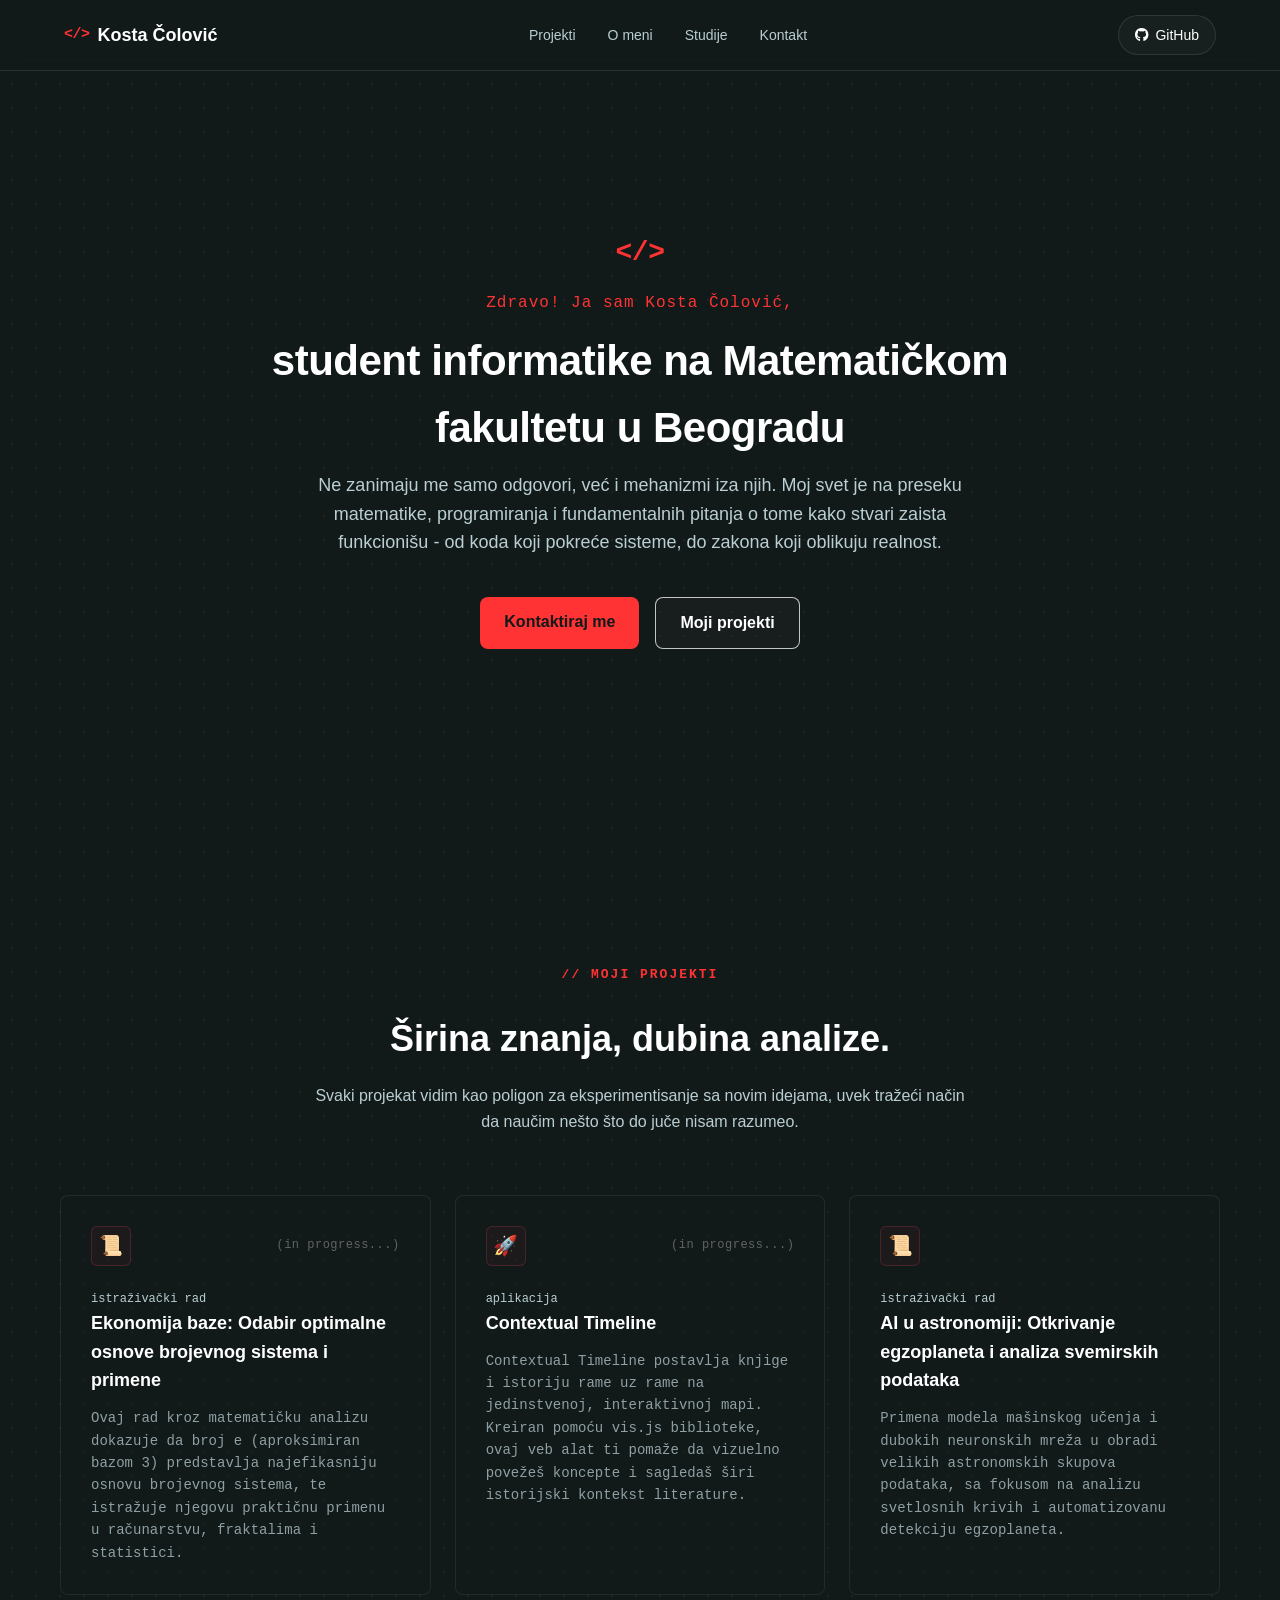
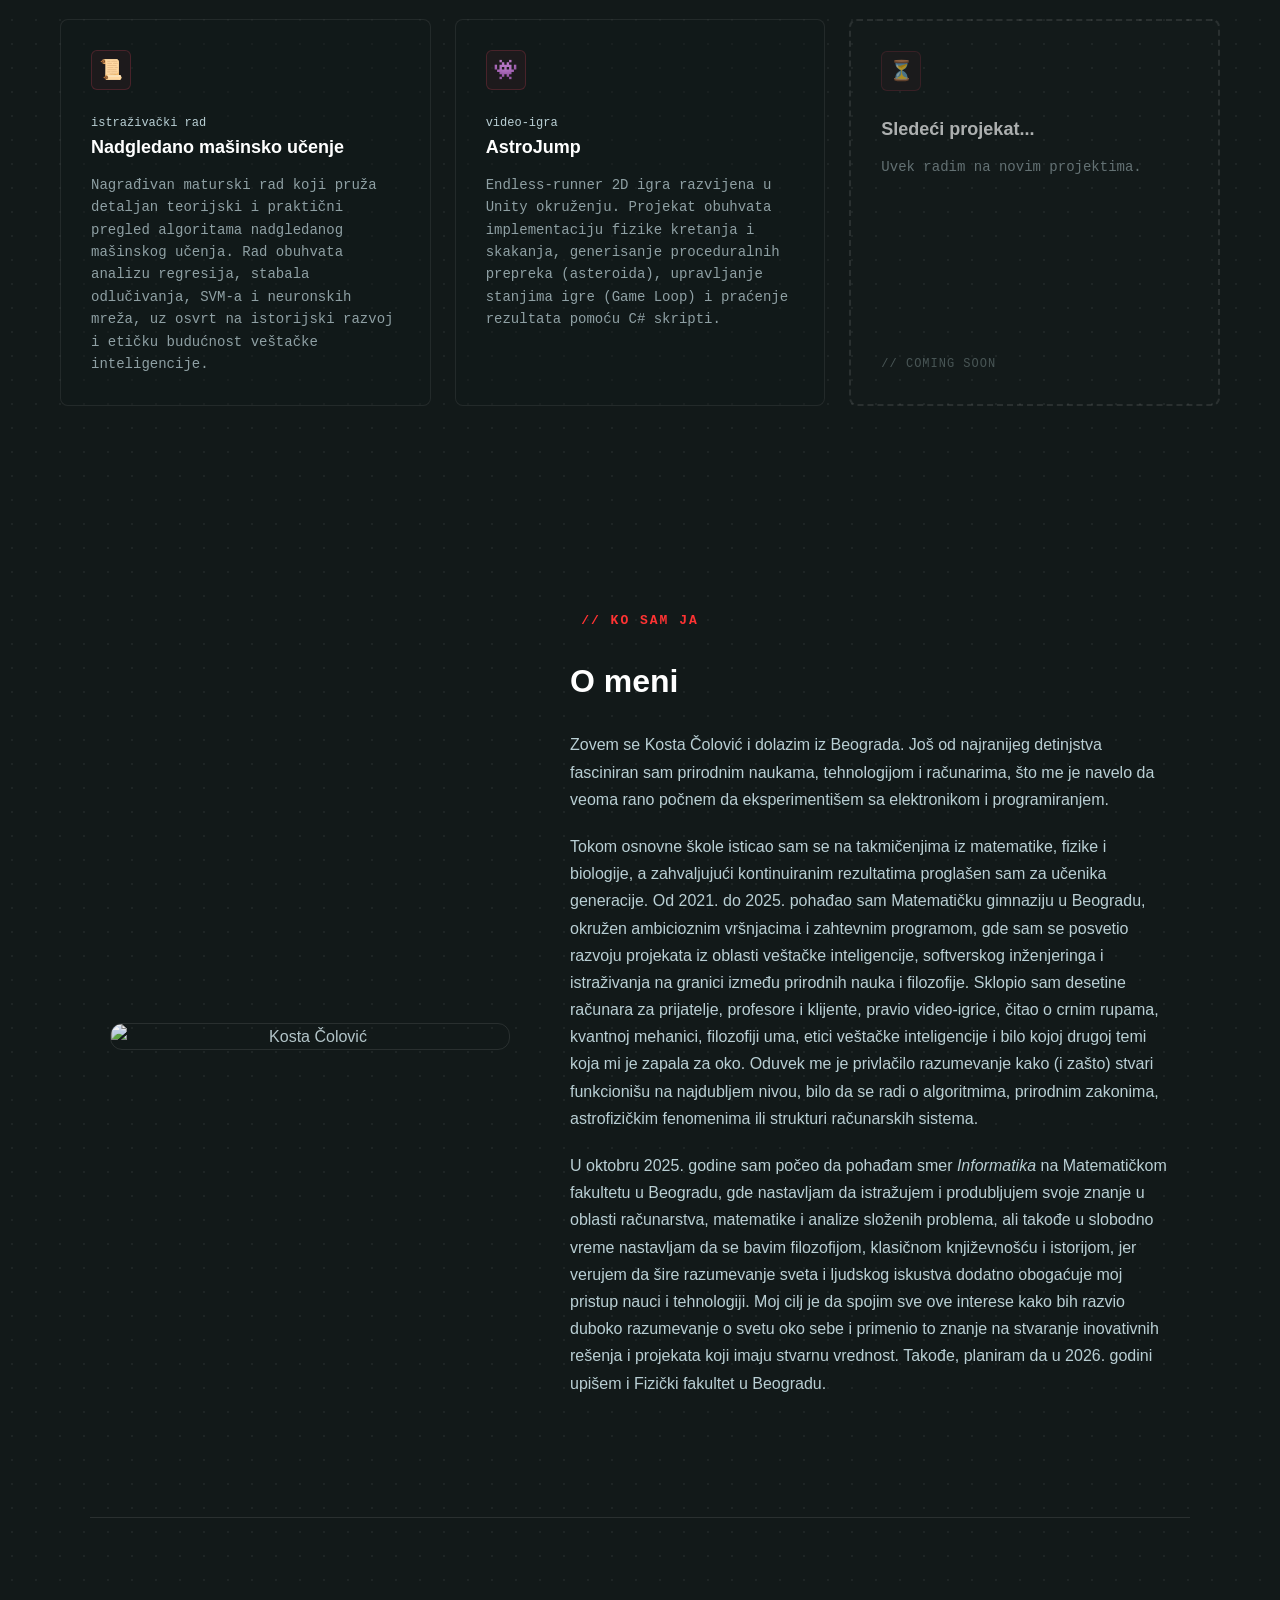
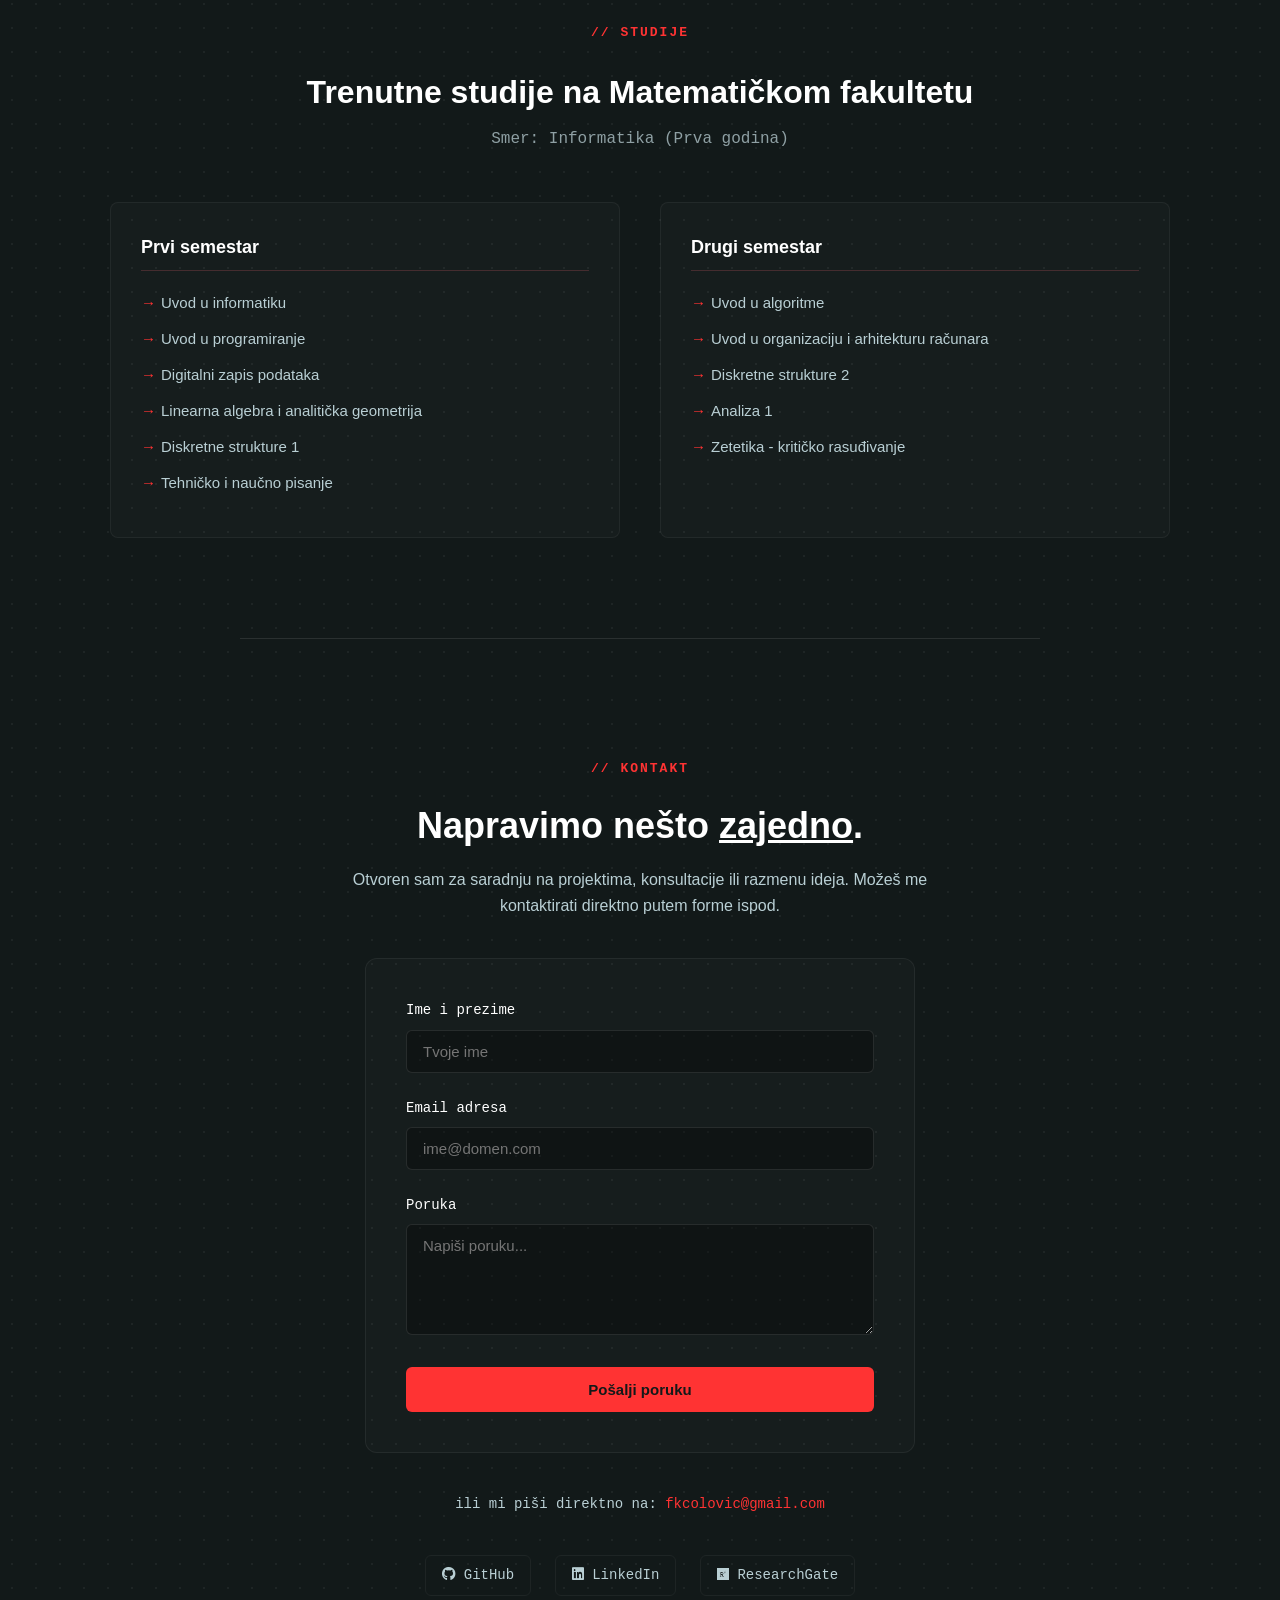
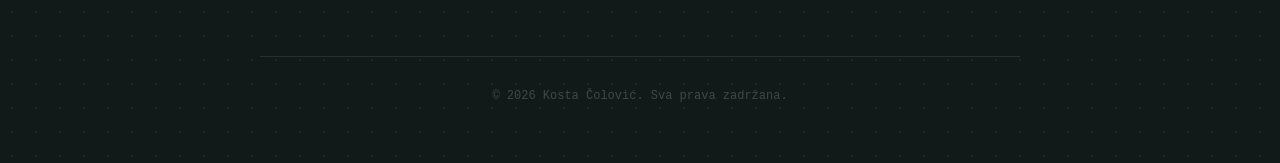
==== commit 3ab5b9d8: "tekst i style" ====
--- a/index.html
+++ b/index.html
@@ -71,9 +71,10 @@
           student informatike na Matematičkom fakultetu u Beogradu
         </h1>
         <p class="hero-desc">
-          Moj cilj je da spojim ljubav prema matematici, programiranju i analizi
-          složenih problema kako bih produbio znanje i stvarao praktična,
-          inovativna i efikasna rešenja.
+          Ne zanimaju me samo odgovori, već i mehanizmi iza njih. Moj svet je na
+          preseku matematike, programiranja i fundamentalnih pitanja o tome kako
+          stvari zaista funkcionišu - od koda koji pokreće sisteme, do zakona
+          koji oblikuju realnost.
         </p>
 
         <div class="hero-buttons">
@@ -88,10 +89,8 @@
 
         <h2 class="features-main-title">Širina znanja, dubina analize.</h2>
         <p class="features-subtitle">
-          Spoj računarstva, matematike i strasti prema detaljima. Pokreće me
-          želja da rastavim složene sisteme na delove kako bih shvatio kako
-          zaista funkcionišu - od prvog bita memorije do šire filozofije iza
-          koda.
+          Svaki projekat vidim kao poligon za eksperimentisanje sa novim
+          idejama, uvek tražeći način da naučim nešto što do juče nisam razumeo.
         </p>
 
         <div class="features-grid">
@@ -99,7 +98,11 @@
             <div class="feature-card">
               <div class="card-header">
                 <div class="card-icon-wrapper">
-                  <span class="card-icon">📜</span>
+                  <img
+                    src="slike/scroll-svgrepo-com.svg"
+                    alt="AstroJump ikonica"
+                    class="card-icon-svg"
+                  />
                 </div>
                 <span class="status-progress">(in progress...)</span>
               </div>
@@ -125,7 +128,11 @@
             <div class="feature-card">
               <div class="card-header">
                 <div class="card-icon-wrapper">
-                  <span class="card-icon">🚀</span>
+                  <img
+                    src="slike/rocket-svgrepo-com.svg"
+                    alt="AstroJump ikonica"
+                    class="card-icon-svg"
+                  />
                 </div>
                 <span class="status-progress">(in progress...)</span>
               </div>
@@ -148,7 +155,11 @@
             <div class="feature-card">
               <div class="card-header">
                 <div class="card-icon-wrapper">
-                  <span class="card-icon">📜</span>
+                  <img
+                    src="slike/scroll-svgrepo-com.svg"
+                    alt="AstroJump ikonica"
+                    class="card-icon-svg"
+                  />
                 </div>
               </div>
               <h5 class="card-small-title">istraživački rad</h5>
@@ -173,7 +184,11 @@
             <div class="feature-card">
               <div class="card-header">
                 <div class="card-icon-wrapper">
-                  <span class="card-icon">📜</span>
+                  <img
+                    src="slike/scroll-svgrepo-com.svg"
+                    alt="AstroJump ikonica"
+                    class="card-icon-svg"
+                  />
                 </div>
               </div>
               <h5 class="card-small-title">istraživački rad</h5>
@@ -196,7 +211,11 @@
             <div class="feature-card">
               <div class="card-header">
                 <div class="card-icon-wrapper">
-                  <span class="card-icon">👾</span>
+                  <img
+                    src="slike/alien-monster-svgrepo-com.svg"
+                    alt="AstroJump ikonica"
+                    class="card-icon-svg"
+                  />
                 </div>
               </div>
               <h5 class="card-small-title">video-igra</h5>
@@ -214,11 +233,15 @@
           <div class="feature-card card-coming-soon">
             <div class="card-header">
               <div class="card-icon-wrapper">
-                <span class="card-icon">⏳</span>
+                <img
+                  src="slike/hourglass-not-done-svgrepo-com.svg"
+                  alt="AstroJump ikonica"
+                  class="card-icon-svg"
+                />
               </div>
             </div>
             <h3 class="card-title">Sledeći projekat...</h3>
-            <p class="card-text">Uskoro...</p>
+            <p class="card-text">Uvek radim na novim projektima.</p>
             <div class="coming-soon-badge">// COMING SOON</div>
           </div>
         </div>
--- a/style.css
+++ b/style.css
@@ -300,6 +300,14 @@
 .card-icon {
     color: var(--accent-pink);
     font-size: 18px;
+}
+
+.card-icon-svg {
+    width: 64px;
+    height: 64px;
+    display: block;
+    object-fit: contain;
+    max-width: 60%;
 }
 
 .card-title {
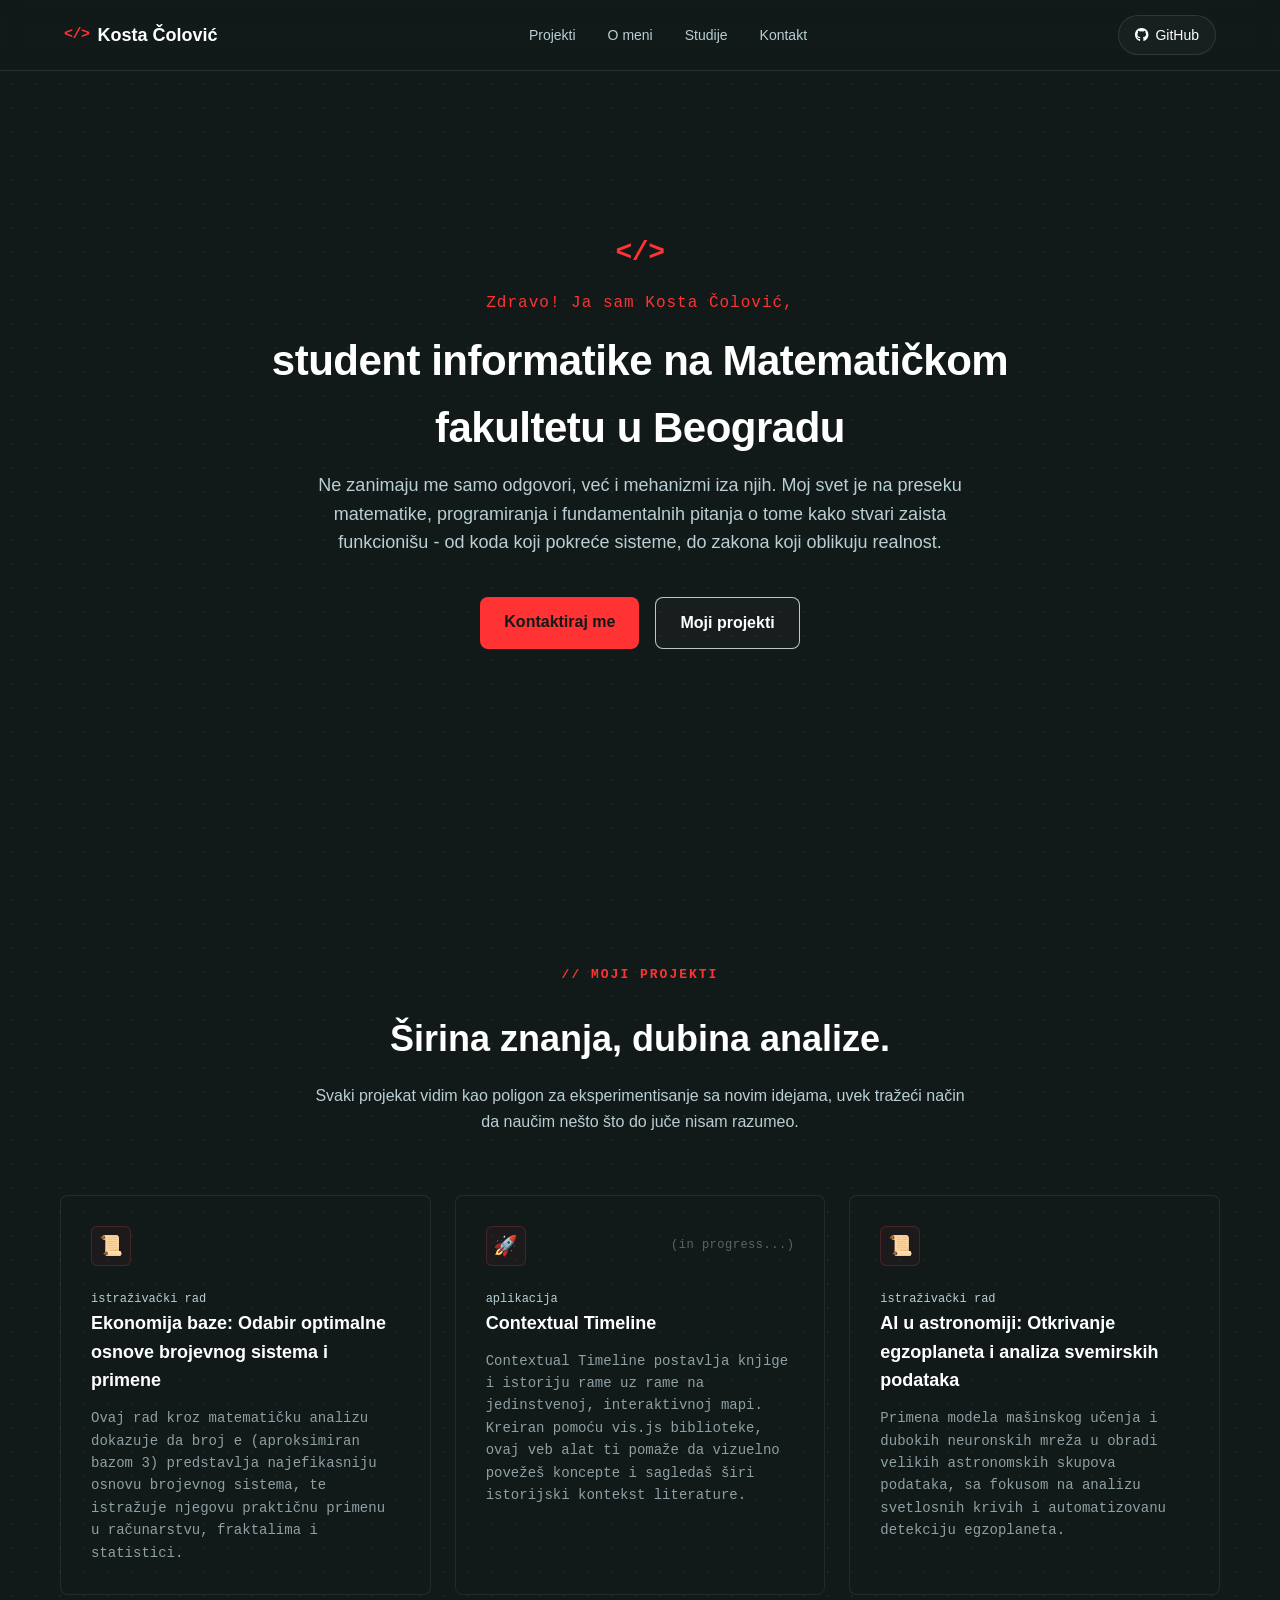
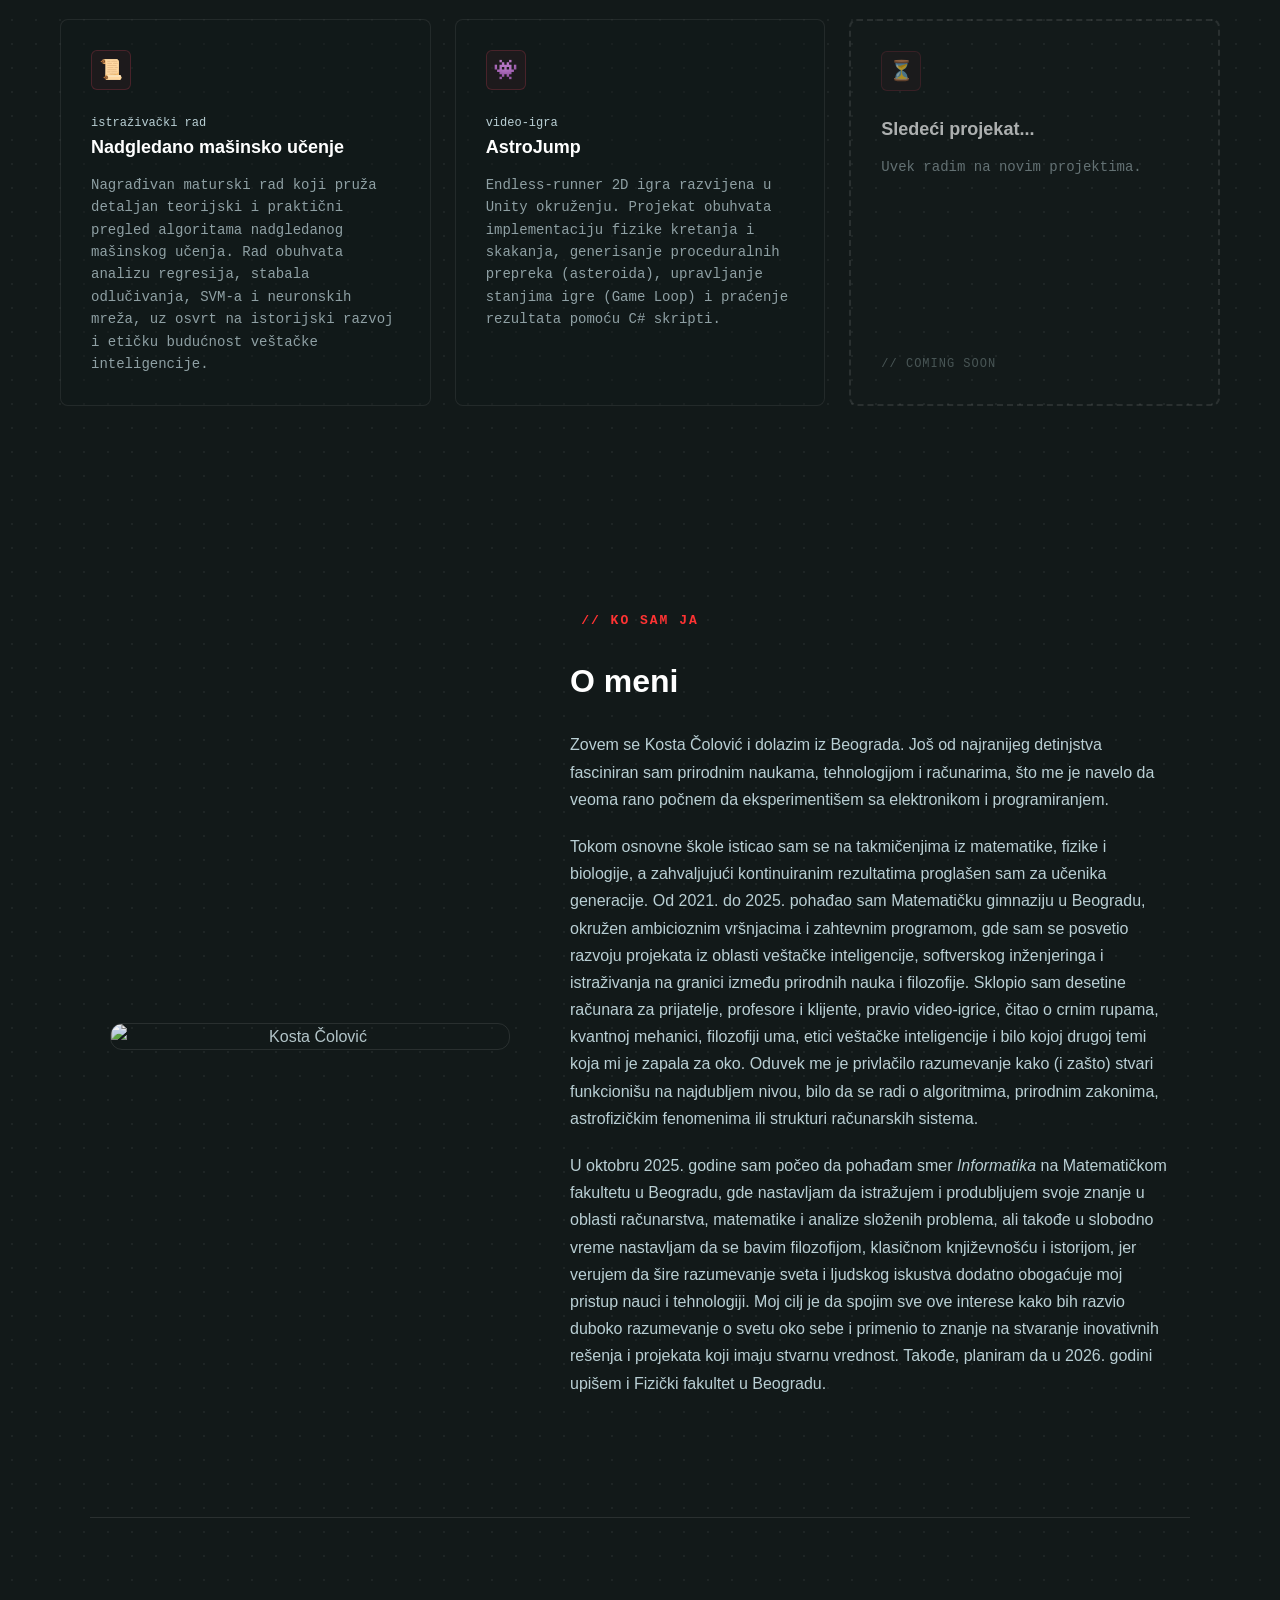
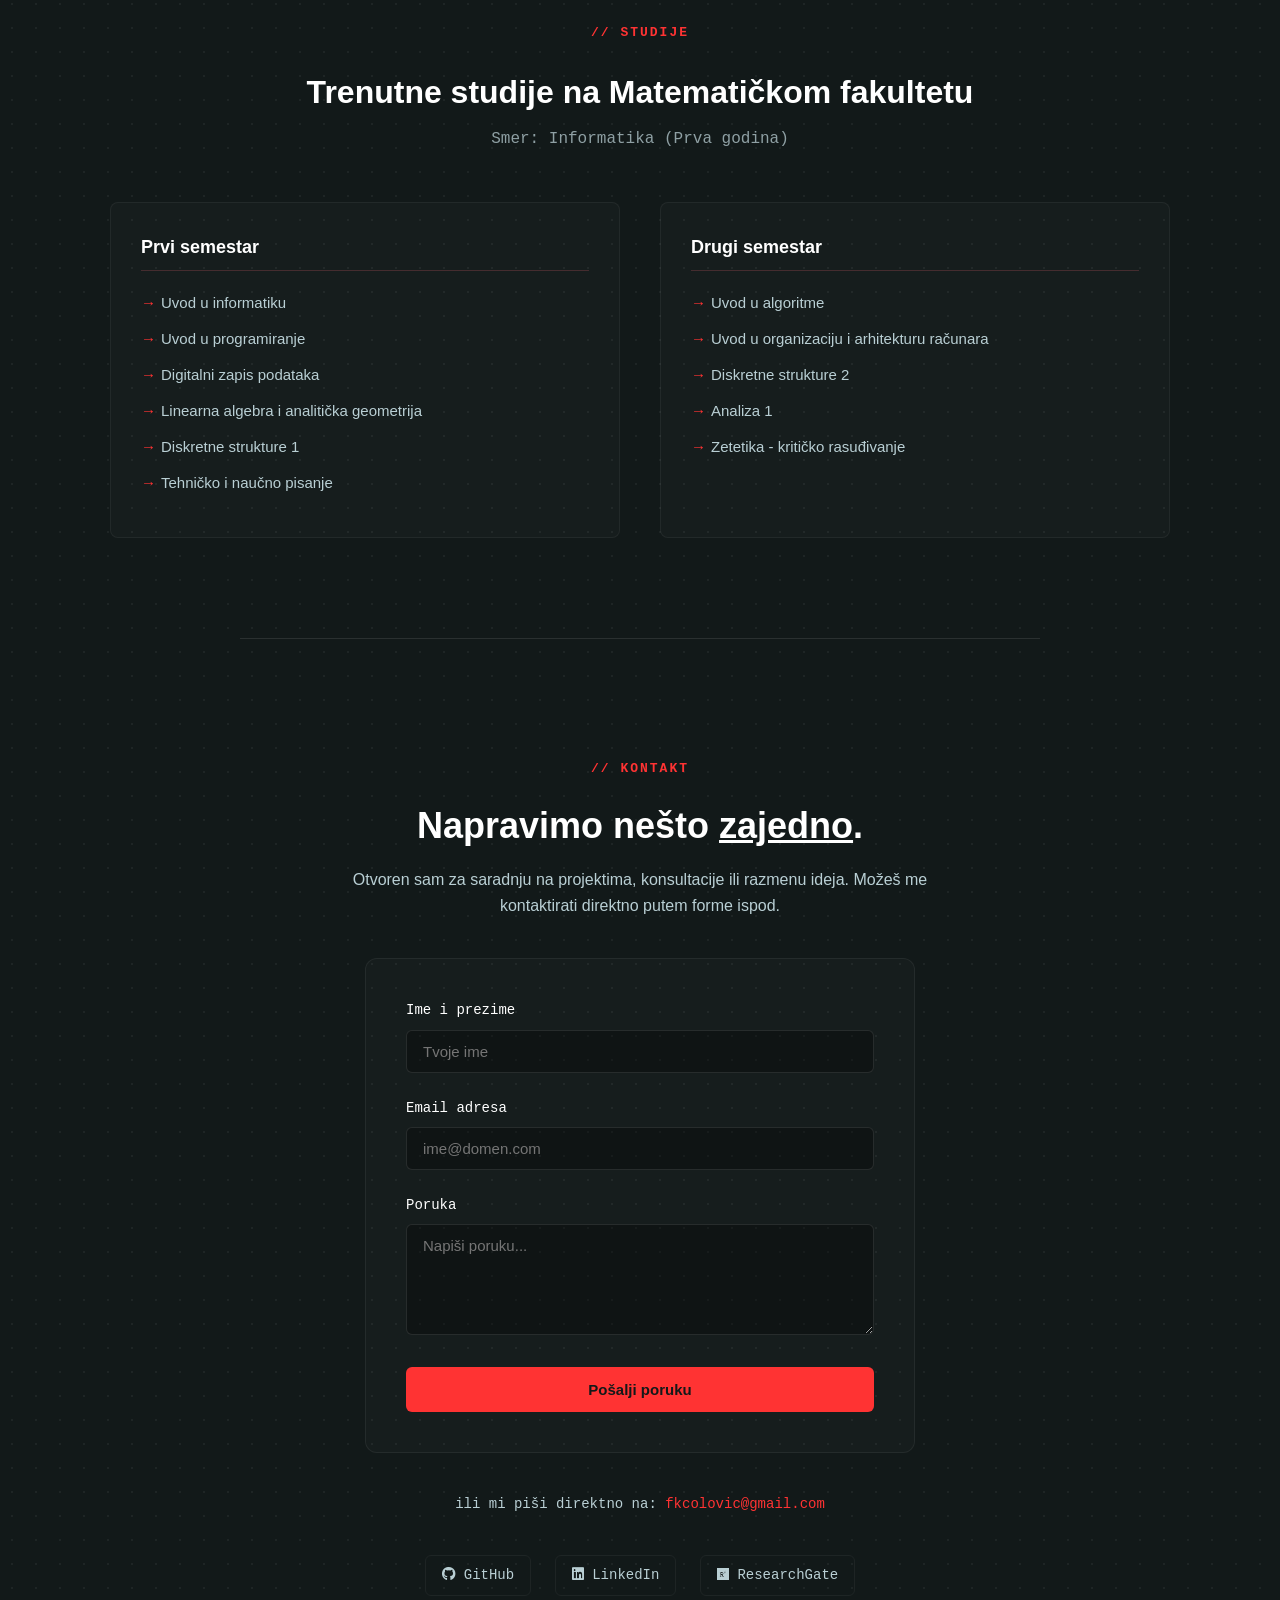
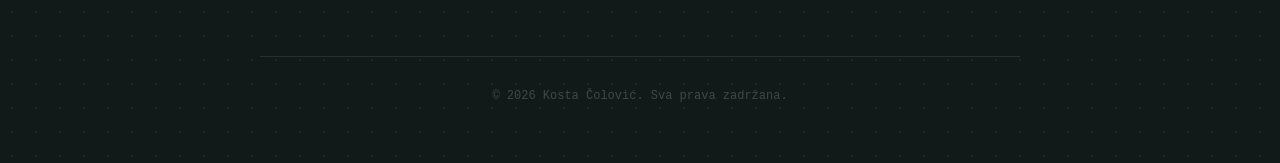
==== commit a11e4992: "ekonomija baze" ====
--- a/index.html
+++ b/index.html
@@ -94,7 +94,7 @@
         </p>
 
         <div class="features-grid">
-          <a href="#projekti-cpp" class="card-link">
+          <a href="materijali/ekonomija-baze.pdf" class="card-link">
             <div class="feature-card">
               <div class="card-header">
                 <div class="card-icon-wrapper">
@@ -104,7 +104,6 @@
                     class="card-icon-svg"
                   />
                 </div>
-                <span class="status-progress">(in progress...)</span>
               </div>
               <h5 class="card-small-title">istraživački rad</h5>
               <h3 class="card-title">
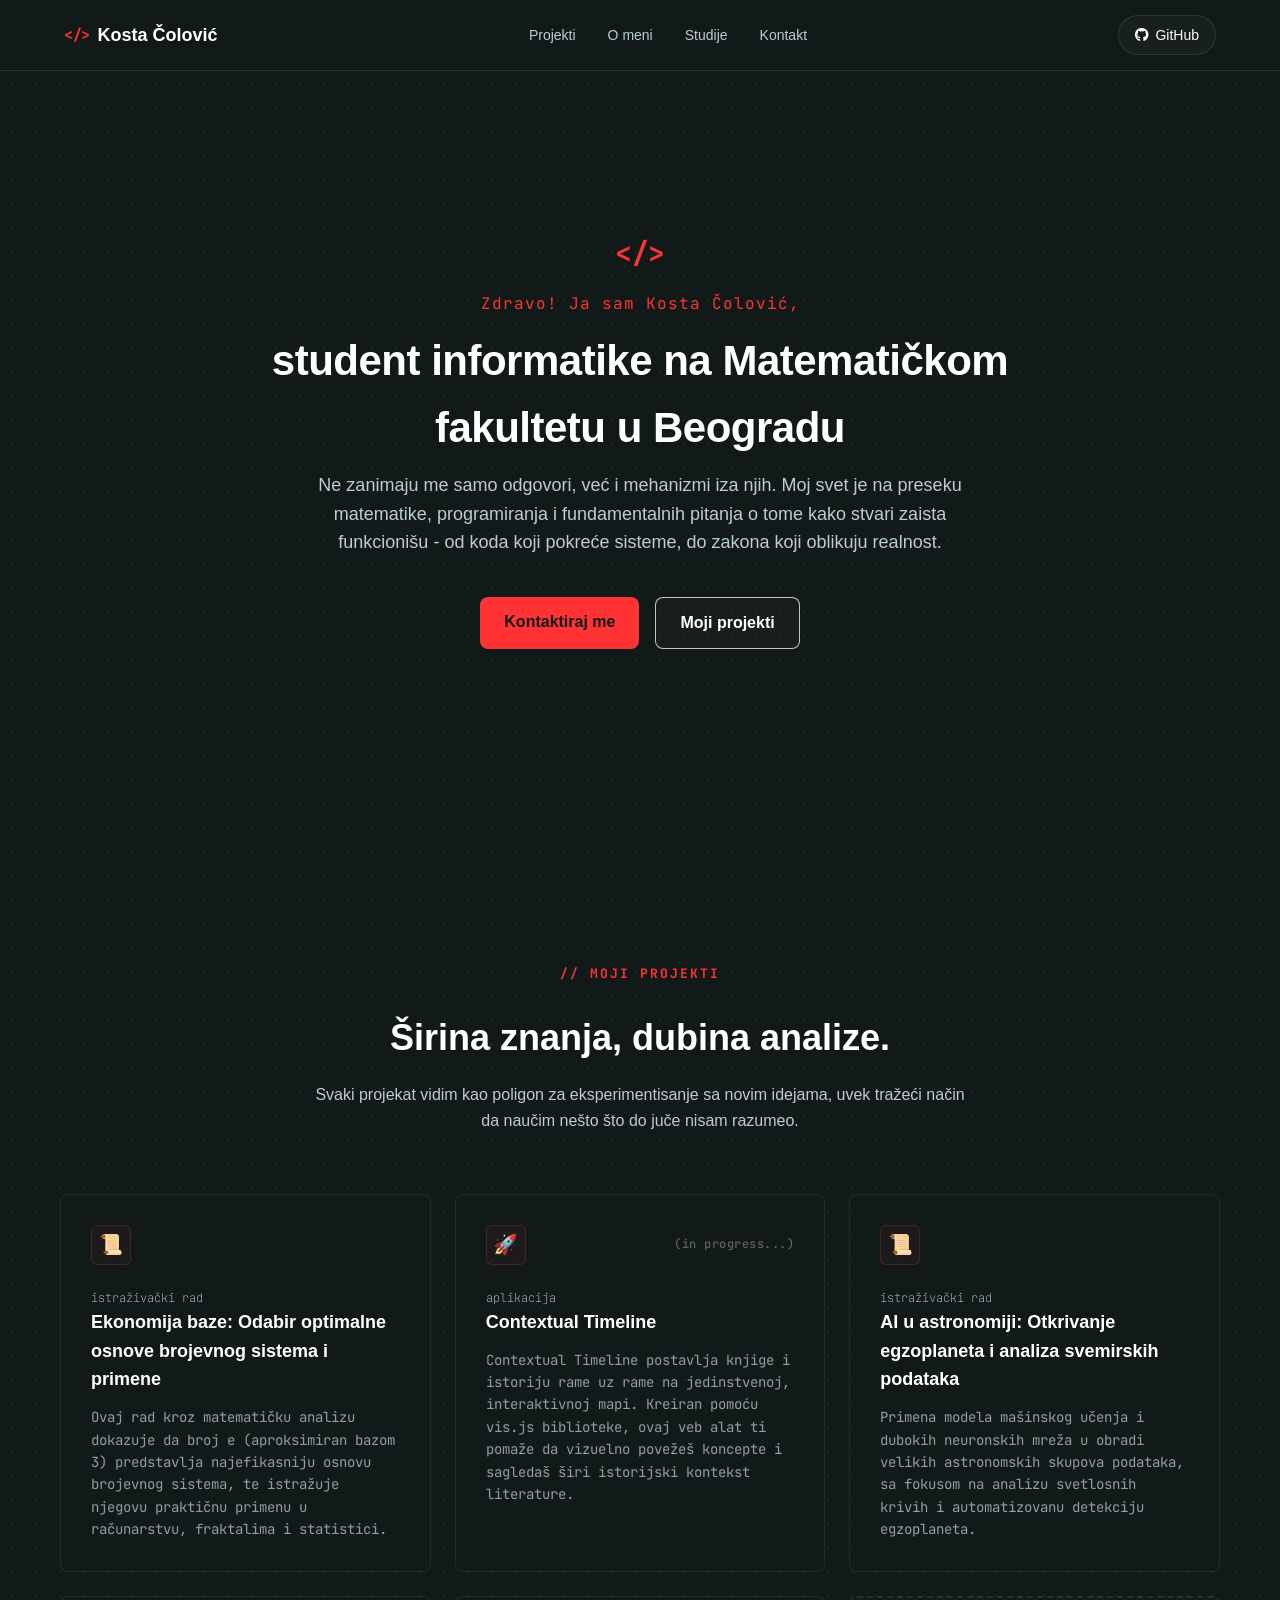
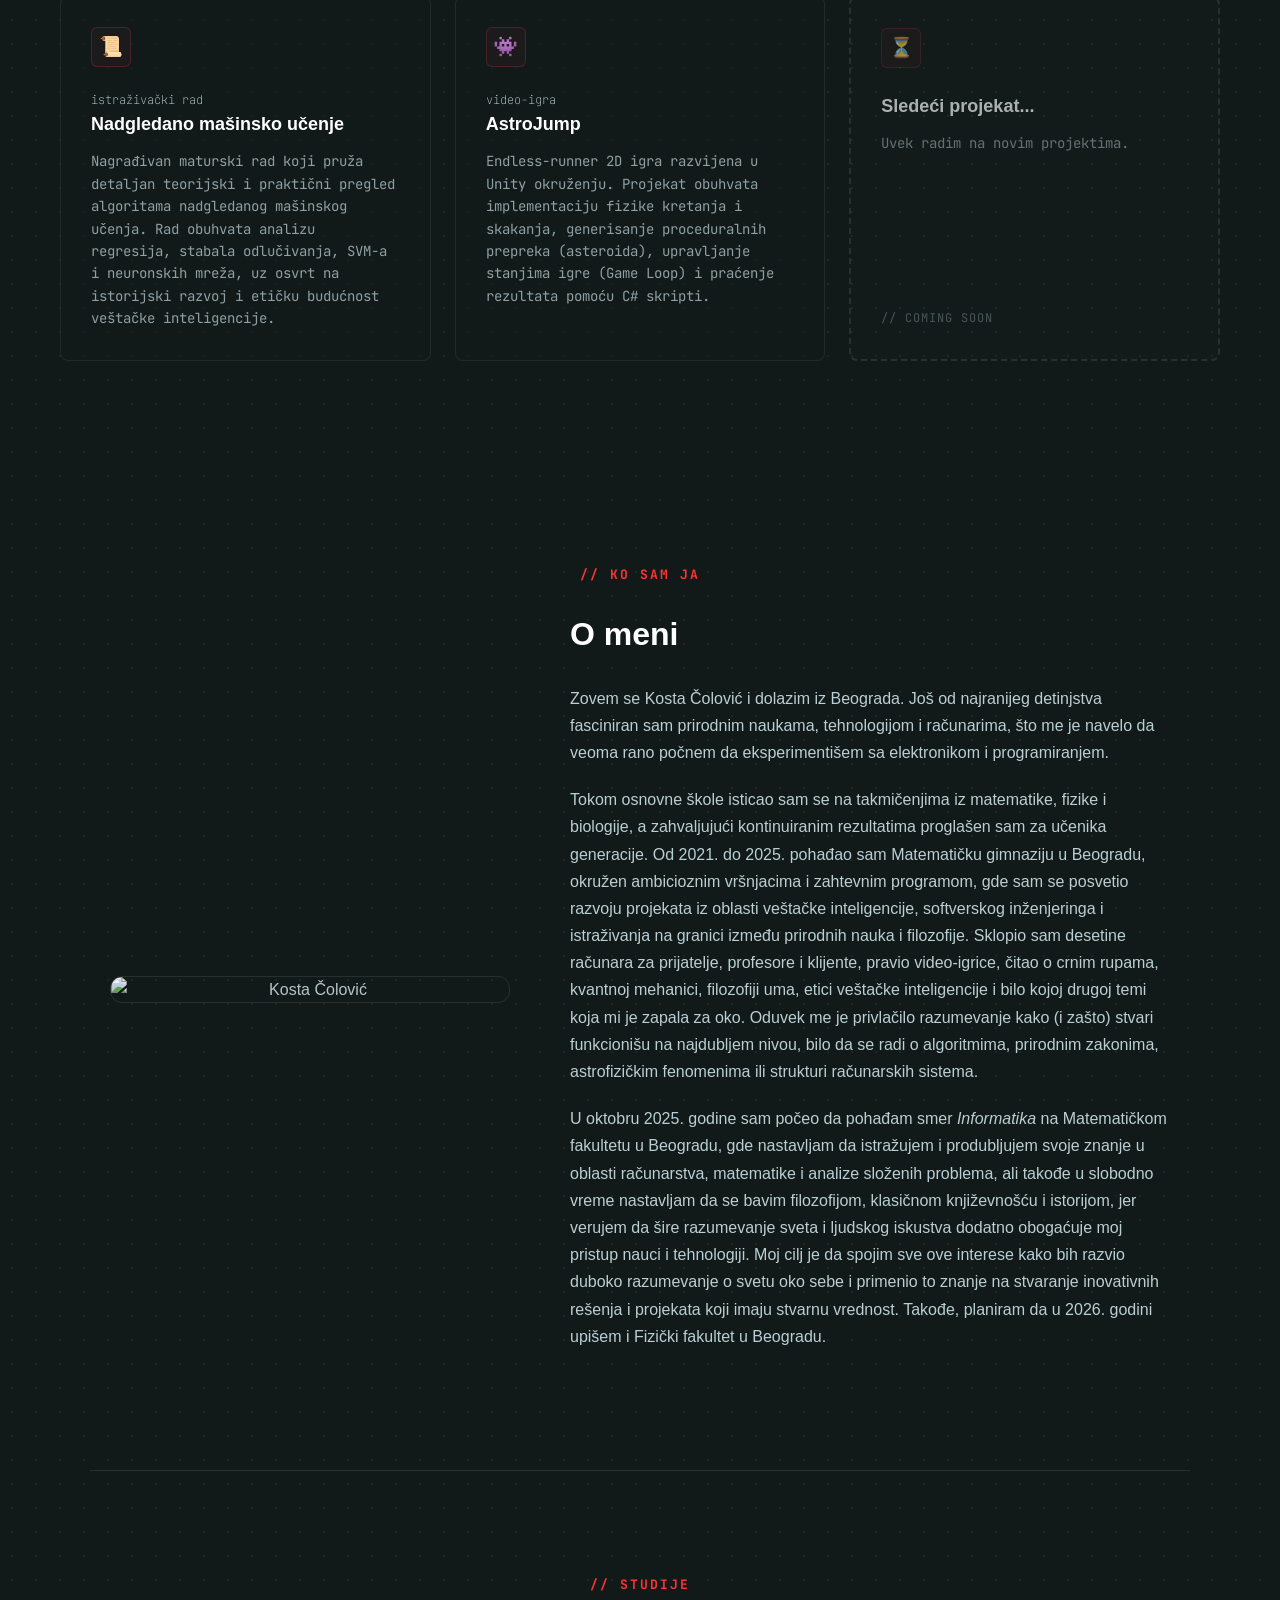
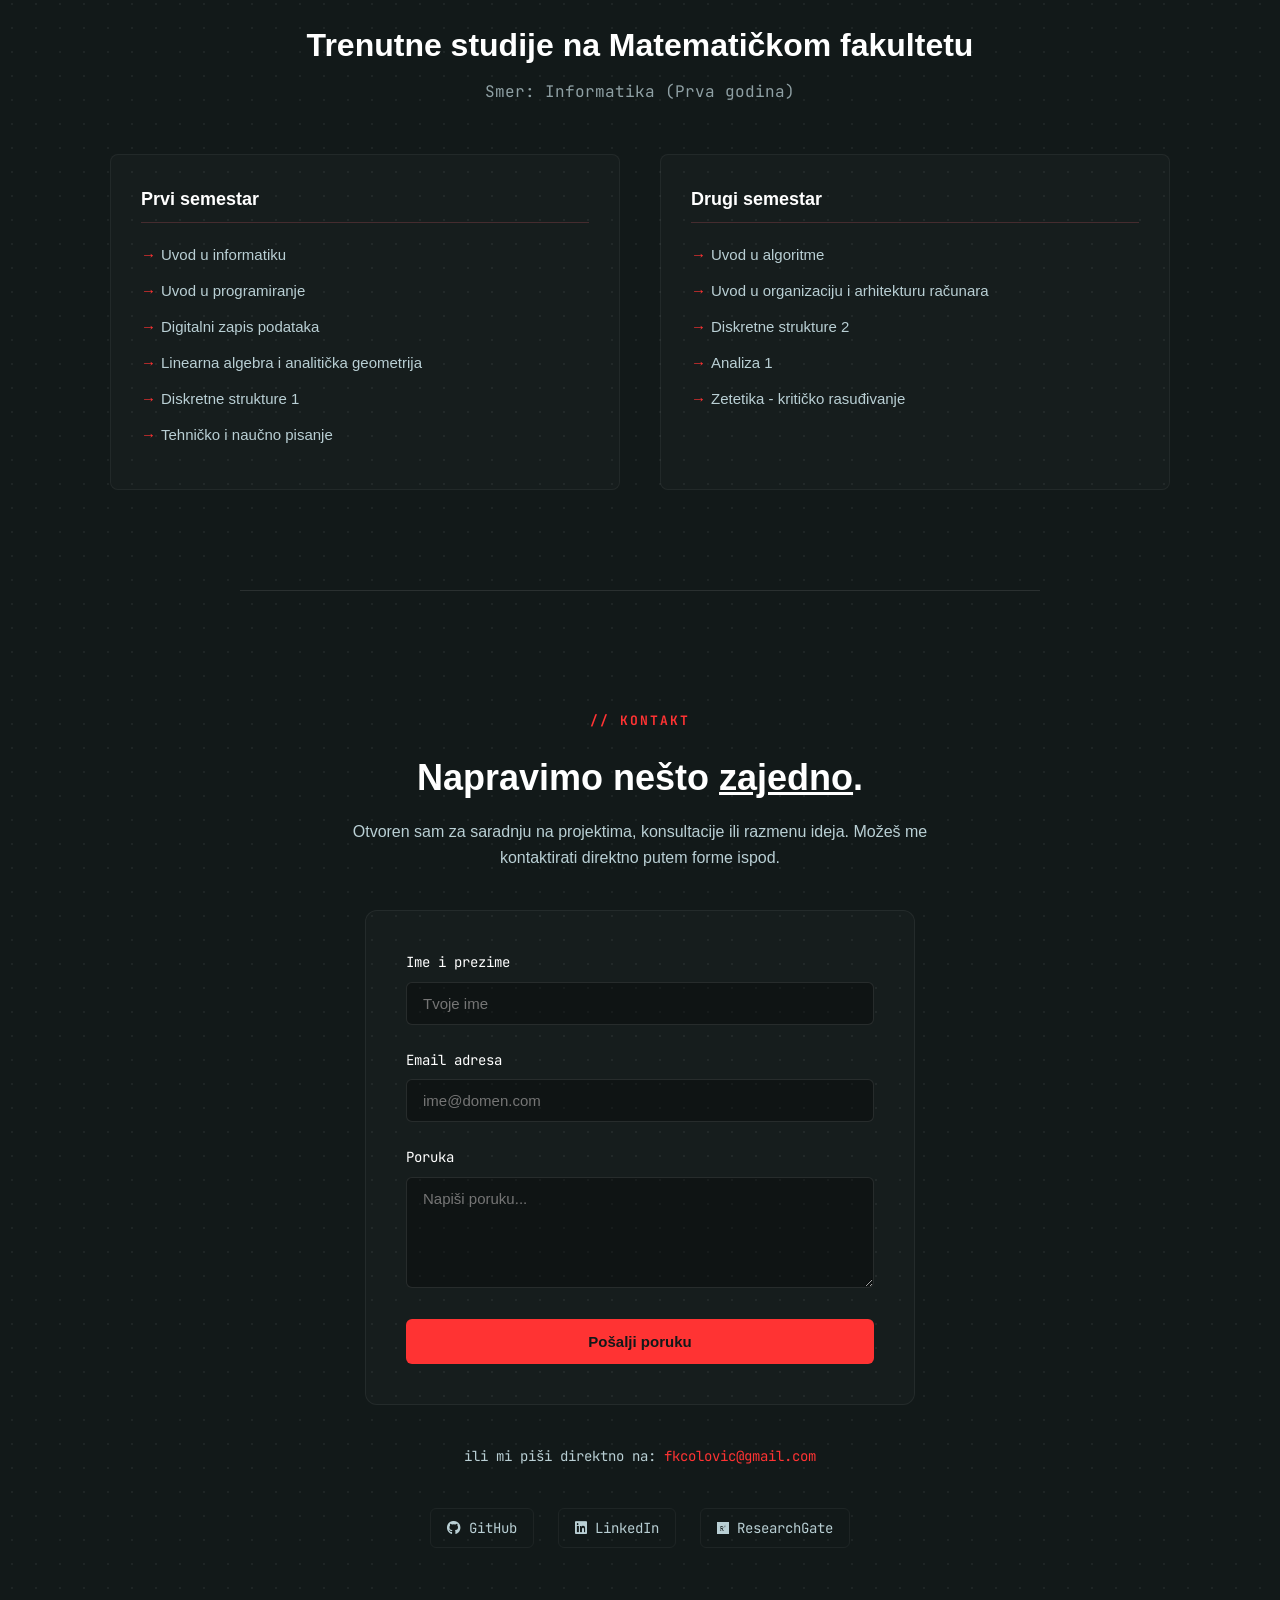
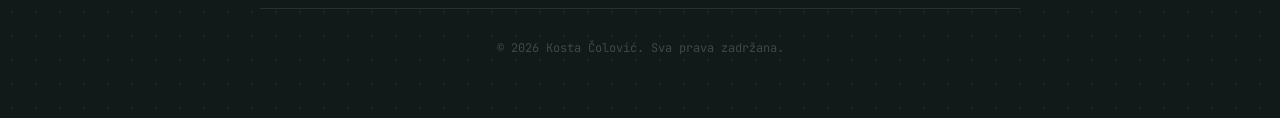
==== commit 0a482e38: "card text font" ====
--- a/index.html
+++ b/index.html
@@ -32,6 +32,9 @@
       property="twitter:image"
       content="https://kostaco.github.io/slike/og-preview.png"
     />
+    <link rel="preconnect" href="https://fonts.googleapis.com">
+    <link rel="preconnect" href="https://fonts.gstatic.com" crossorigin>
+    <link href="https://fonts.googleapis.com/css2?family=JetBrains+Mono:wght@400;500;600;700&display=swap" rel="stylesheet">
   </head>
   <body>
     <!-- NAVIGACIONA TRAKA -->
@@ -94,7 +97,11 @@
         </p>
 
         <div class="features-grid">
-          <a href="materijali/ekonomija-baze.pdf" class="card-link">
+          <a
+            href="materijali/ekonomija-baze.pdf"
+            class="card-link"
+            target="_blank"
+          >
             <div class="feature-card">
               <div class="card-header">
                 <div class="card-icon-wrapper">
--- a/style.css
+++ b/style.css
@@ -6,6 +6,7 @@
     --accent-pink: rgb(255, 51, 51);   
     --border-color: rgba(255, 255, 255, 0.1);
     --font-sans: 'Plus Jakarta Sans', 'Segoe UI', Tahoma, Geneva, Verdana, sans-serif;
+    --font-mono: 'JetBrains Mono', monospace;
 }
 
 html, body {
@@ -33,6 +34,9 @@
     font-family: var(--font-sans);
     line-height: 1.6;
     overflow-x: hidden;
+    -webkit-font-smoothing: antialiased;
+    -moz-osx-font-smoothing: grayscale;
+    text-rendering: optimizeLegibility;
 }
 
 /* ================= NAVBAR STILOVI ================= */
@@ -69,7 +73,7 @@
 
 .logo-icon {
     color: var(--accent-pink);
-    font-family: 'JetBrains Mono', 'Fira Code', monospace;
+    font-family: var(--font-mono);
     font-size: 15px; 
     font-weight: 700;
     letter-spacing: -0.5px;
@@ -136,7 +140,7 @@
 
 .greeting {
     color: var(--accent-pink);
-    font-family: 'JetBrains Mono', 'Fira Code', monospace;
+    font-family: var(--font-mono);
     font-size: 16px;
     letter-spacing: 1px;
     margin-bottom: 10px;
@@ -144,7 +148,7 @@
 
 .hero-icon {
     color: var(--accent-pink);
-    font-family: 'JetBrains Mono', 'Fira Code', monospace;
+    font-family: var(--font-mono);
     font-size: 28px; 
     font-weight: 700;
     margin-bottom: 15px;
@@ -161,7 +165,7 @@
 
 .hero-subtitle {
     color: #8fa0a4;
-    font-family: 'JetBrains Mono', 'Fira Code', monospace;
+    font-family: var(--font-mono);
     font-size: 14px;
     margin-bottom: 40px;
 }
@@ -225,7 +229,7 @@
 .academic-badge, 
 .contact-badge {
     color: var(--accent-pink);
-    font-family: 'JetBrains Mono', 'Fira Code', monospace;
+    font-family: var(--font-mono);
     font-size: 13px;
     letter-spacing: 2px;
     font-weight: bold;
@@ -319,7 +323,7 @@
 
 .card-text {
     color: #8fa0a4; 
-    font-family: 'JetBrains Mono', 'Fira Code', monospace;
+    font-family: var(--font-mono);
     font-size: 14px;
     line-height: 1.6;
     text-align: left;
@@ -343,7 +347,7 @@
 
 .coming-soon-badge {
     margin-top: auto; 
-    font-family: 'JetBrains Mono', 'Fira Code', monospace;
+    font-family: var(--font-mono);
     font-size: 12px;
     color: #657575;
     letter-spacing: 1px;
@@ -425,7 +429,7 @@
 
 .academic-subtitle {
     color: #8fa0a4;
-    font-family: 'JetBrains Mono', 'Fira Code', monospace;
+    font-family: var(--font-mono);
     margin-bottom: 50px;
 }
 
@@ -521,7 +525,7 @@
     display: block;
     color: var(--text-white);
     font-size: 14px;
-    font-family: 'JetBrains Mono', 'Fira Code', monospace;
+    font-family: var(--font-mono);
     margin-bottom: 8px;
 }
 
@@ -561,7 +565,7 @@
 }
 
 .alternative-mail {
-    font-family: 'JetBrains Mono', 'Fira Code', monospace;
+    font-family: var(--font-mono);
     font-size: 14px;
     margin-bottom: 40px;
 }
@@ -581,7 +585,7 @@
     color: var(--text-light);
     text-decoration: none;
     font-size: 14px;
-    font-family: 'JetBrains Mono', 'Fira Code', monospace;
+    font-family: var(--font-mono);
     padding: 8px 16px;
     border: 1px solid rgba(255, 255, 255, 0.05);
     border-radius: 6px;
@@ -602,7 +606,7 @@
     padding-top: 30px;
     color: rgba(255, 255, 255, 0.2);
     font-size: 12px;
-    font-family: 'JetBrains Mono', 'Fira Code', monospace;
+    font-family: var(--font-mono);
 }
 
 /* ================= LINKOVI OKO KARTICA ================= */
@@ -636,7 +640,7 @@
 
 .status-progress {
     color: #757575; 
-    font-family: 'JetBrains Mono', 'Fira Code', monospace;
+    font-family: var(--font-mono);
     font-size: 12px;
     font-weight: 500;
     letter-spacing: 0.5px;
@@ -646,7 +650,7 @@
 .card-small-title {
     font-size: 12px;
     color: var(--text-light);
-    font-family: 'JetBrains Mono', 'Fira Code', monospace;
+    font-family: var(--font-mono);
     font-weight: 100;
 }
 
